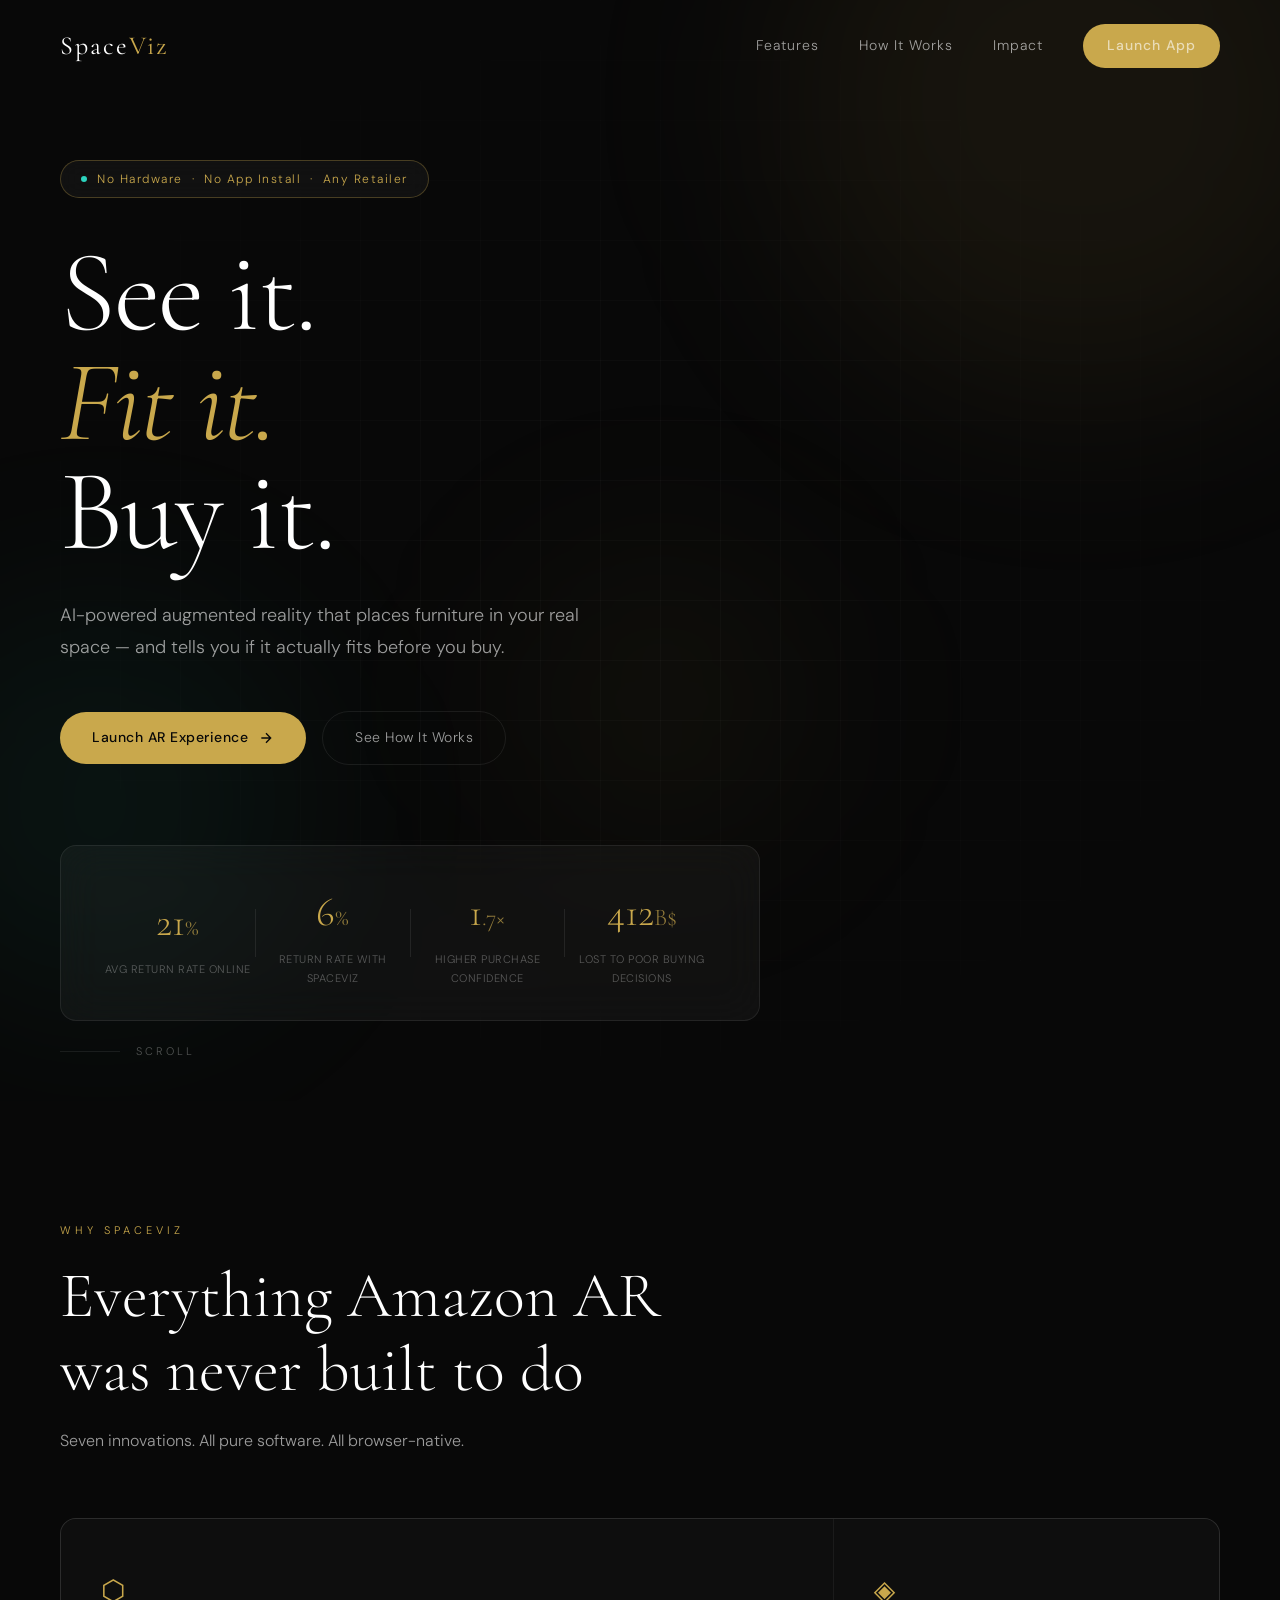
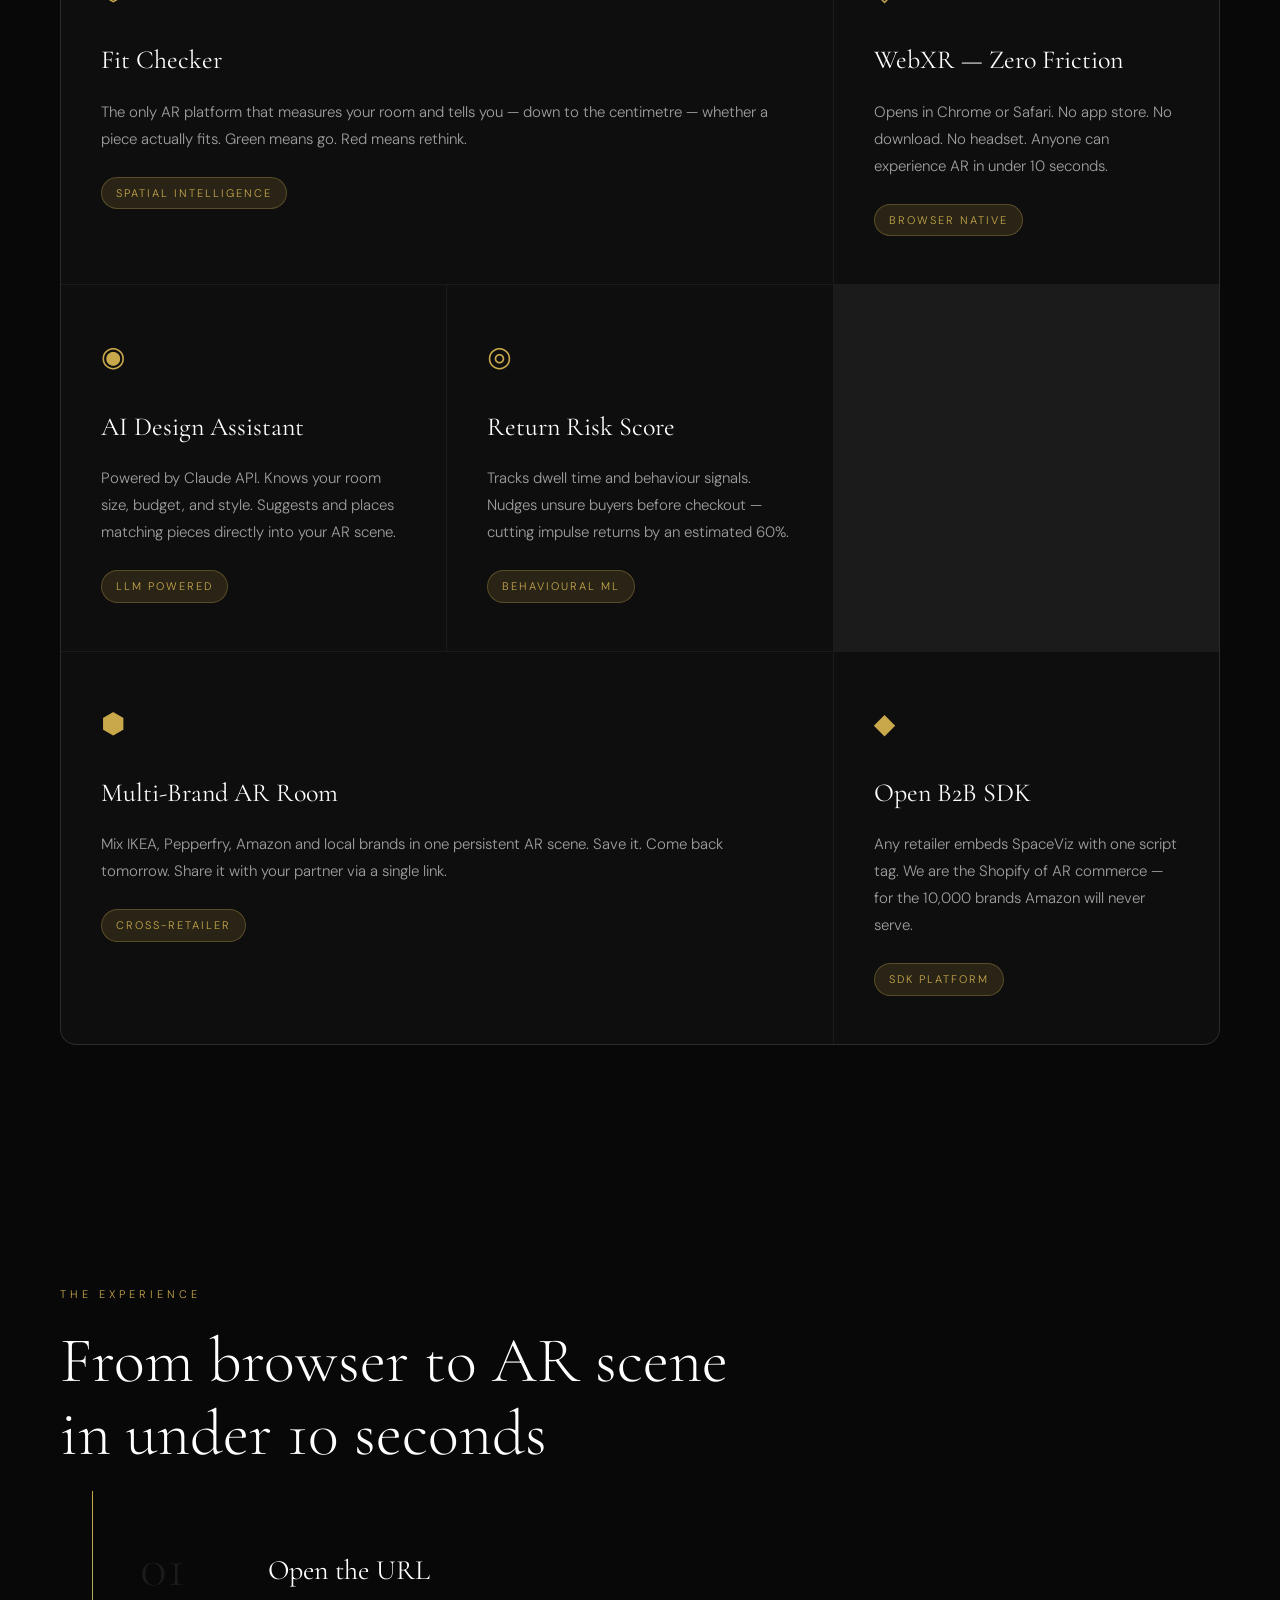
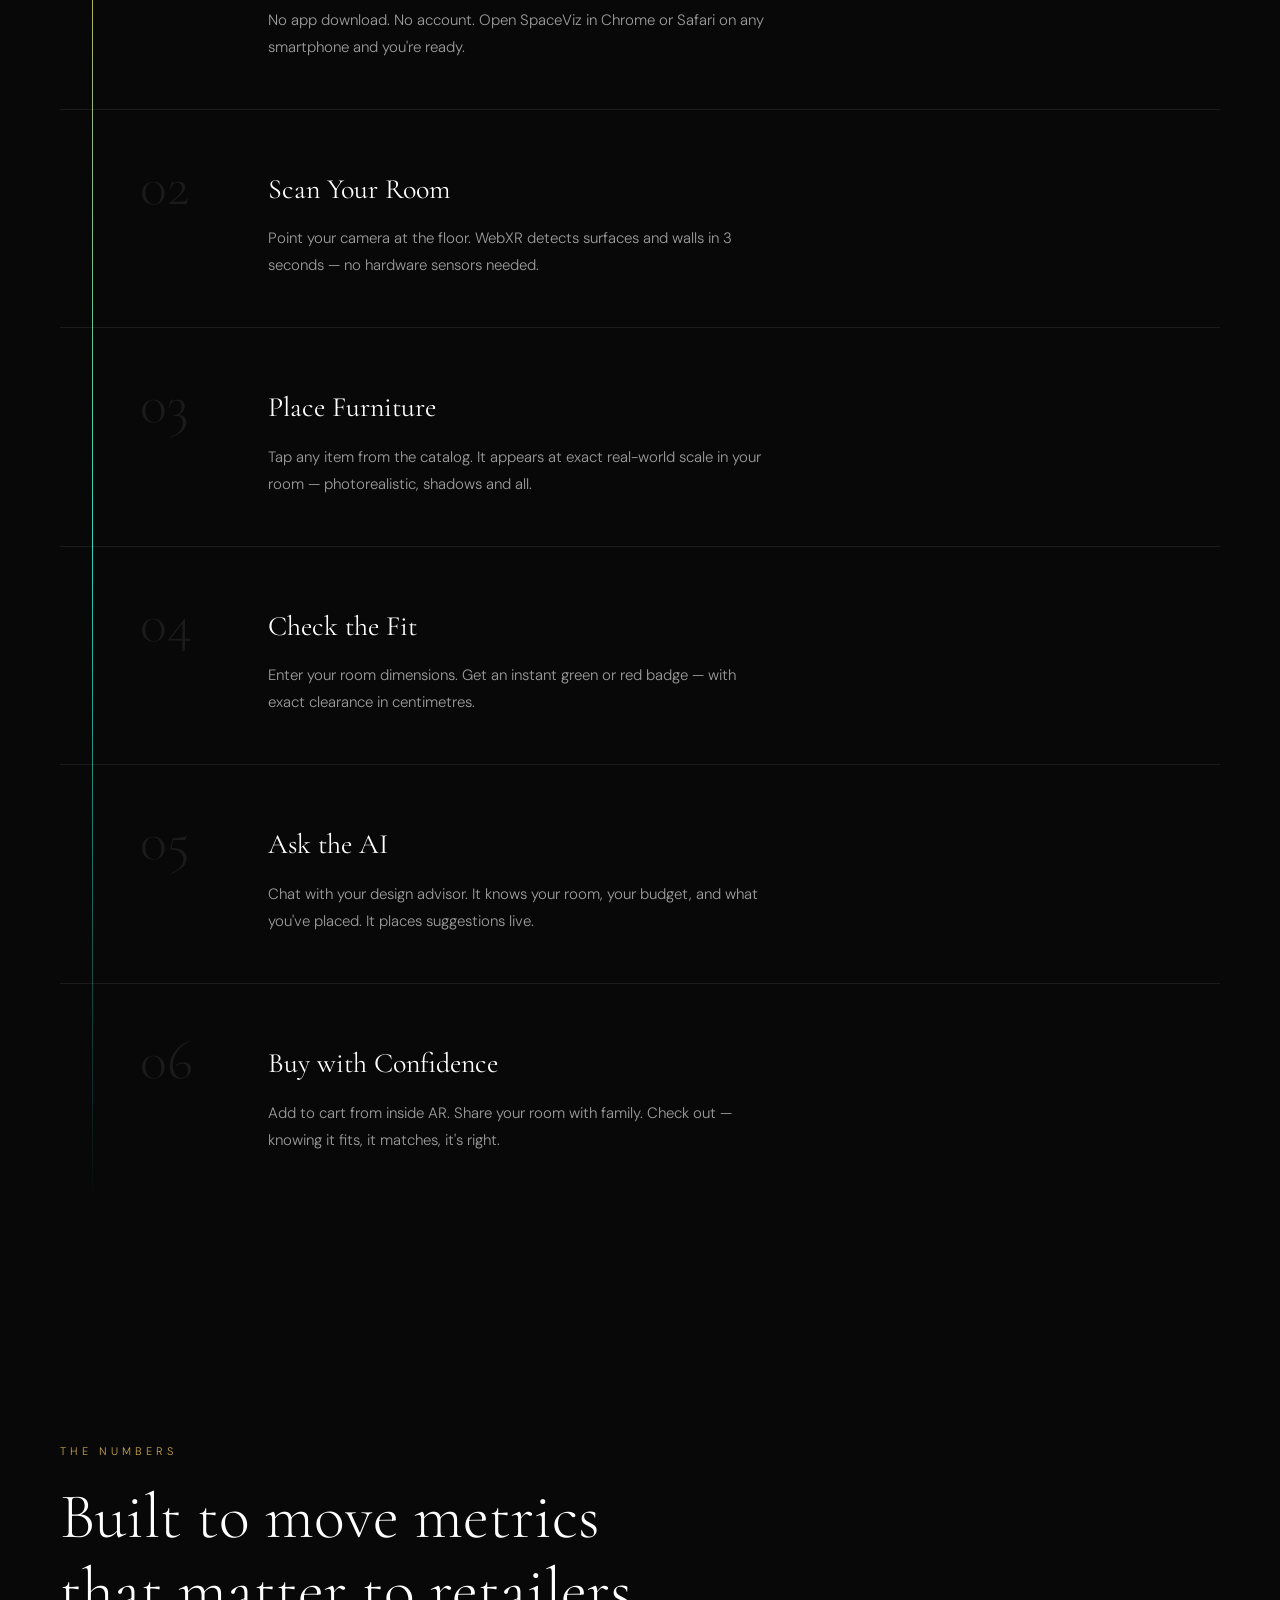
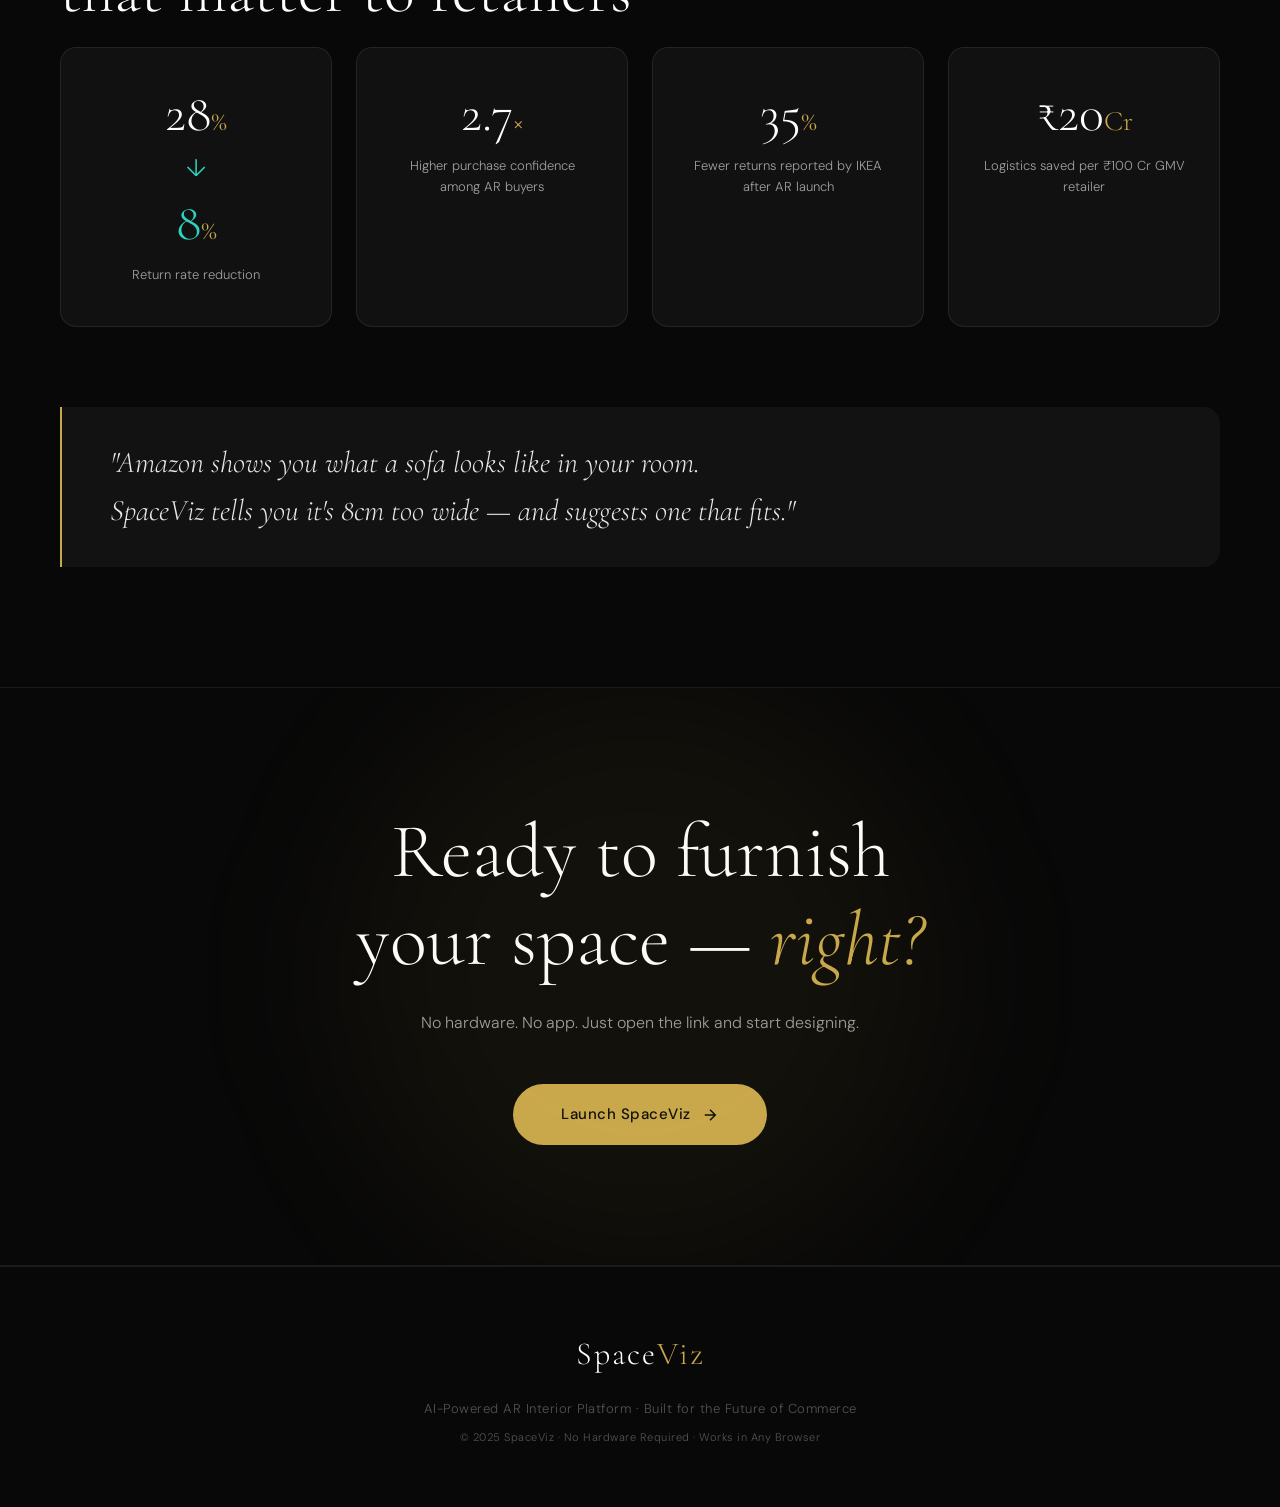
==== index.html @ 2df3b285 "SpaceViz - AR Interior Platform" ====
<!DOCTYPE html>
<html lang="en">
<head>
  <meta charset="UTF-8" />
  <meta name="viewport" content="width=device-width, initial-scale=1.0"/>
  <title>SpaceViz — See It. Fit It. Buy It.</title>
  <link rel="preconnect" href="https://fonts.googleapis.com">
  <link rel="preconnect" href="https://fonts.gstatic.com" crossorigin>
  <link href="https://fonts.googleapis.com/css2?family=Cormorant+Garamond:ital,wght@0,300;0,400;0,600;1,300;1,400&family=DM+Sans:wght@300;400;500&display=swap" rel="stylesheet">
  <link rel="stylesheet" href="style.css"/>
</head>
<body>

  <!-- LOADER -->
  <div id="loader">
    <div class="loader-content">
      <div class="loader-logo">Space<span>Viz</span></div>
      <div class="loader-bar"><div class="loader-fill"></div></div>
      <p>Initialising AR Engine...</p>
    </div>
  </div>

  <!-- NAVBAR -->
  <nav id="navbar">
    <div class="nav-logo">Space<span>Viz</span></div>
    <div class="nav-links">
      <a href="#features">Features</a>
      <a href="#how">How It Works</a>
      <a href="#impact">Impact</a>
      <a href="app.html" class="nav-cta">Launch App</a>
    </div>
    <div class="nav-hamburger" onclick="toggleMenu()">
      <span></span><span></span><span></span>
    </div>
  </nav>

  <!-- MOBILE MENU -->
  <div class="mobile-menu" id="mobile-menu">
    <a href="#features" onclick="toggleMenu()">Features</a>
    <a href="#how" onclick="toggleMenu()">How It Works</a>
    <a href="#impact" onclick="toggleMenu()">Impact</a>
    <a href="app.html" class="nav-cta">Launch App</a>
  </div>

  <!-- HERO -->
  <section id="hero">
    <div class="hero-orb orb1"></div>
    <div class="hero-orb orb2"></div>
    <div class="hero-orb orb3"></div>
    <div class="hero-grid"></div>

    <div class="hero-content">
      <div class="hero-badge">
        <span class="badge-dot"></span>
        No Hardware &nbsp;·&nbsp; No App Install &nbsp;·&nbsp; Any Retailer
      </div>
      <h1>
        See it.<br/>
        <em>Fit it.</em><br/>
        Buy it.
      </h1>
      <p class="hero-sub">
        AI-powered augmented reality that places furniture in your real space —
        and tells you if it actually fits before you buy.
      </p>
      <div class="hero-btns">
        <a href="app.html" class="btn-primary">
          <span>Launch AR Experience</span>
          <svg width="16" height="16" viewBox="0 0 24 24" fill="none" stroke="currentColor" stroke-width="2"><path d="M5 12h14M12 5l7 7-7 7"/></svg>
        </a>
        <a href="#how" class="btn-ghost">See How It Works</a>
      </div>
    </div>

    <div class="hero-stats">
      <div class="stat-item">
        <span class="stat-num" data-target="28">0</span><span class="stat-unit">%</span>
        <p>avg return rate online</p>
      </div>
      <div class="stat-divider"></div>
      <div class="stat-item">
        <span class="stat-num" data-target="8">0</span><span class="stat-unit">%</span>
        <p>return rate with SpaceViz</p>
      </div>
      <div class="stat-divider"></div>
      <div class="stat-item">
        <span class="stat-num" data-target="2">0</span><span class="stat-unit">.7×</span>
        <p>higher purchase confidence</p>
      </div>
      <div class="stat-divider"></div>
      <div class="stat-item">
        <span class="stat-num" data-target="550">0</span><span class="stat-unit">B$</span>
        <p>lost to poor buying decisions</p>
      </div>
    </div>

    <div class="hero-scroll">
      <div class="scroll-line"></div>
      <span>Scroll</span>
    </div>
  </section>

  <!-- FEATURES -->
  <section id="features">
    <div class="section-label">Why SpaceViz</div>
    <h2 class="section-title">Everything Amazon AR<br/>was never built to do</h2>
    <p class="section-sub">Seven innovations. All pure software. All browser-native.</p>

    <div class="features-grid">

      <div class="feature-card large">
        <div class="feature-icon">⬡</div>
        <h3>Fit Checker</h3>
        <p>The only AR platform that measures your room and tells you — down to the centimetre — whether a piece actually fits. Green means go. Red means rethink.</p>
        <div class="feature-tag">Spatial Intelligence</div>
      </div>

      <div class="feature-card">
        <div class="feature-icon">◈</div>
        <h3>WebXR — Zero Friction</h3>
        <p>Opens in Chrome or Safari. No app store. No download. No headset. Anyone can experience AR in under 10 seconds.</p>
        <div class="feature-tag">Browser Native</div>
      </div>

      <div class="feature-card">
        <div class="feature-icon">◉</div>
        <h3>AI Design Assistant</h3>
        <p>Powered by Claude API. Knows your room size, budget, and style. Suggests and places matching pieces directly into your AR scene.</p>
        <div class="feature-tag">LLM Powered</div>
      </div>

      <div class="feature-card">
        <div class="feature-icon">◎</div>
        <h3>Return Risk Score</h3>
        <p>Tracks dwell time and behaviour signals. Nudges unsure buyers before checkout — cutting impulse returns by an estimated 60%.</p>
        <div class="feature-tag">Behavioural ML</div>
      </div>

      <div class="feature-card large">
        <div class="feature-icon">⬢</div>
        <h3>Multi-Brand AR Room</h3>
        <p>Mix IKEA, Pepperfry, Amazon and local brands in one persistent AR scene. Save it. Come back tomorrow. Share it with your partner via a single link.</p>
        <div class="feature-tag">Cross-Retailer</div>
      </div>

      <div class="feature-card">
        <div class="feature-icon">◆</div>
        <h3>Open B2B SDK</h3>
        <p>Any retailer embeds SpaceViz with one script tag. We are the Shopify of AR commerce — for the 10,000 brands Amazon will never serve.</p>
        <div class="feature-tag">SDK Platform</div>
      </div>

    </div>
  </section>

  <!-- HOW IT WORKS -->
  <section id="how">
    <div class="section-label">The Experience</div>
    <h2 class="section-title">From browser to AR scene<br/>in under 10 seconds</h2>

    <div class="steps-wrap">
      <div class="steps-line"></div>

      <div class="step">
        <div class="step-num">01</div>
        <div class="step-content">
          <h3>Open the URL</h3>
          <p>No app download. No account. Open SpaceViz in Chrome or Safari on any smartphone and you're ready.</p>
        </div>
      </div>

      <div class="step">
        <div class="step-num">02</div>
        <div class="step-content">
          <h3>Scan Your Room</h3>
          <p>Point your camera at the floor. WebXR detects surfaces and walls in 3 seconds — no hardware sensors needed.</p>
        </div>
      </div>

      <div class="step">
        <div class="step-num">03</div>
        <div class="step-content">
          <h3>Place Furniture</h3>
          <p>Tap any item from the catalog. It appears at exact real-world scale in your room — photorealistic, shadows and all.</p>
        </div>
      </div>

      <div class="step">
        <div class="step-num">04</div>
        <div class="step-content">
          <h3>Check the Fit</h3>
          <p>Enter your room dimensions. Get an instant green or red badge — with exact clearance in centimetres.</p>
        </div>
      </div>

      <div class="step">
        <div class="step-num">05</div>
        <div class="step-content">
          <h3>Ask the AI</h3>
          <p>Chat with your design advisor. It knows your room, your budget, and what you've placed. It places suggestions live.</p>
        </div>
      </div>

      <div class="step">
        <div class="step-num">06</div>
        <div class="step-content">
          <h3>Buy with Confidence</h3>
          <p>Add to cart from inside AR. Share your room with family. Check out — knowing it fits, it matches, it's right.</p>
        </div>
      </div>

    </div>
  </section>

  <!-- IMPACT -->
  <section id="impact">
    <div class="section-label">The Numbers</div>
    <h2 class="section-title">Built to move metrics<br/>that matter to retailers</h2>

    <div class="impact-grid">
      <div class="impact-card">
        <div class="impact-num">28<span>%</span></div>
        <div class="impact-arrow">↓</div>
        <div class="impact-num green">8<span>%</span></div>
        <p>Return rate reduction</p>
      </div>
      <div class="impact-card">
        <div class="impact-num">2.7<span>×</span></div>
        <p>Higher purchase confidence among AR buyers</p>
      </div>
      <div class="impact-card">
        <div class="impact-num">35<span>%</span></div>
        <p>Fewer returns reported by IKEA after AR launch</p>
      </div>
      <div class="impact-card">
        <div class="impact-num">₹20<span>Cr</span></div>
        <p>Logistics saved per ₹100 Cr GMV retailer</p>
      </div>
    </div>

    <div class="impact-quote">
      <blockquote>
        "Amazon shows you what a sofa looks like in your room.<br/>
        SpaceViz tells you it's 8cm too wide — and suggests one that fits."
      </blockquote>
    </div>
  </section>

  <!-- CTA -->
  <section id="cta">
    <div class="cta-orb"></div>
    <h2>Ready to furnish<br/>your space — <em>right?</em></h2>
    <p>No hardware. No app. Just open the link and start designing.</p>
    <a href="app.html" class="btn-primary large">
      <span>Launch SpaceViz</span>
      <svg width="18" height="18" viewBox="0 0 24 24" fill="none" stroke="currentColor" stroke-width="2"><path d="M5 12h14M12 5l7 7-7 7"/></svg>
    </a>
  </section>

  <!-- FOOTER -->
  <footer>
    <div class="footer-logo">Space<span>Viz</span></div>
    <p>AI-Powered AR Interior Platform · Built for the Future of Commerce</p>
    <p class="footer-copy">© 2025 SpaceViz · No Hardware Required · Works in Any Browser</p>
  </footer>

  <script src="style.js"></script>
  <script>
    // Loader
    window.addEventListener('load', () => {
      setTimeout(() => {
        document.getElementById('loader').classList.add('hidden');
      }, 2000);
    });

    // Navbar scroll effect
    window.addEventListener('scroll', () => {
      const nav = document.getElementById('navbar');
      nav.classList.toggle('scrolled', window.scrollY > 50);
    });

    // Mobile menu
    function toggleMenu() {
      document.getElementById('mobile-menu').classList.toggle('open');
    }

    // Smooth scroll
    function scrollToSection(id) {
      document.getElementById(id).scrollIntoView({ behavior: 'smooth' });
    }

    // Animated counters
    function animateCounters() {
      document.querySelectorAll('.stat-num').forEach(el => {
        const target = parseInt(el.dataset.target);
        let current = 0;
        const step = target / 60;
        const timer = setInterval(() => {
          current += step;
          if (current >= target) {
            current = target;
            clearInterval(timer);
          }
          el.textContent = Math.floor(current);
        }, 25);
      });
    }

    // Intersection observer for animations
    const observer = new IntersectionObserver((entries) => {
      entries.forEach(entry => {
        if (entry.isIntersecting) {
          entry.target.classList.add('visible');
          if (entry.target.id === 'hero') animateCounters();
        }
      });
    }, { threshold: 0.1 });

    document.querySelectorAll('section, .feature-card, .step, .impact-card').forEach(el => {
      observer.observe(el);
    });

    // Trigger hero counter on load
    setTimeout(animateCounters, 2200);
  </script>

</body>
</html>
---- style.css ----
/* ── RESET & BASE ── */
*, *::before, *::after { margin: 0; padding: 0; box-sizing: border-box; }

:root {
  --black:       #080808;
  --dark:        #0e0e0e;
  --dark2:       #141414;
  --dark3:       #1a1a1a;
  --gold:        #c9a84c;
  --gold-light:  #e8c97a;
  --gold-dim:    rgba(201,168,76,0.15);
  --teal:        #2dd4bf;
  --teal-dim:    rgba(45,212,191,0.12);
  --white:       #ffffff;
  --white-90:    rgba(255,255,255,0.9);
  --white-60:    rgba(255,255,255,0.6);
  --white-30:    rgba(255,255,255,0.3);
  --white-10:    rgba(255,255,255,0.07);
  --white-05:    rgba(255,255,255,0.04);
  --border:      rgba(255,255,255,0.08);
  --border-gold: rgba(201,168,76,0.3);
  --font-display: 'Cormorant Garamond', Georgia, serif;
  --font-body:    'DM Sans', system-ui, sans-serif;
  --radius:       16px;
  --radius-sm:    10px;
  --transition:   0.4s cubic-bezier(0.16, 1, 0.3, 1);
}

html { scroll-behavior: smooth; }

body {
  background: var(--black);
  color: var(--white);
  font-family: var(--font-body);
  font-weight: 300;
  line-height: 1.7;
  overflow-x: hidden;
}

/* ── SCROLLBAR ── */
::-webkit-scrollbar { width: 4px; }
::-webkit-scrollbar-track { background: var(--dark); }
::-webkit-scrollbar-thumb { background: var(--gold); border-radius: 2px; }

/* ── LOADER ── */
#loader {
  position: fixed;
  inset: 0;
  background: var(--black);
  z-index: 9999;
  display: flex;
  align-items: center;
  justify-content: center;
  transition: opacity 0.8s ease, visibility 0.8s ease;
}

#loader.hidden {
  opacity: 0;
  visibility: hidden;
  pointer-events: none;
}

.loader-content {
  text-align: center;
  display: flex;
  flex-direction: column;
  align-items: center;
  gap: 24px;
}

.loader-logo {
  font-family: var(--font-display);
  font-size: 48px;
  font-weight: 300;
  letter-spacing: 4px;
  color: var(--white);
}

.loader-logo span { color: var(--gold); }

.loader-bar {
  width: 200px;
  height: 1px;
  background: var(--border);
  border-radius: 1px;
  overflow: hidden;
}

.loader-fill {
  height: 100%;
  background: linear-gradient(90deg, var(--gold), var(--teal));
  animation: loadFill 1.8s ease forwards;
}

@keyframes loadFill {
  from { width: 0%; }
  to   { width: 100%; }
}

.loader-content p {
  font-size: 12px;
  letter-spacing: 3px;
  text-transform: uppercase;
  color: var(--white-30);
}

/* ── NAVBAR ── */
#navbar {
  position: fixed;
  top: 0;
  left: 0;
  right: 0;
  z-index: 100;
  padding: 24px 60px;
  display: flex;
  align-items: center;
  justify-content: space-between;
  transition: all 0.4s ease;
}

#navbar.scrolled {
  padding: 16px 60px;
  background: rgba(8,8,8,0.92);
  backdrop-filter: blur(20px);
  border-bottom: 1px solid var(--border);
}

.nav-logo {
  font-family: var(--font-display);
  font-size: 26px;
  font-weight: 400;
  letter-spacing: 2px;
  color: var(--white);
  text-decoration: none;
}

.nav-logo span { color: var(--gold); }

.nav-links {
  display: flex;
  align-items: center;
  gap: 40px;
}

.nav-links a {
  color: var(--white-60);
  text-decoration: none;
  font-size: 14px;
  letter-spacing: 1px;
  transition: color 0.3s ease;
}

.nav-links a:hover { color: var(--white); }

.nav-cta {
  background: var(--gold);
  color: var(--black);
  padding: 10px 24px;
  border-radius: 100px;
  font-size: 13px;
  font-weight: 500;
  letter-spacing: 1px;
  text-decoration: none;
  transition: all 0.3s ease;
}

.nav-cta:hover {
  background: var(--gold-light);
  transform: translateY(-1px);
}

.nav-hamburger {
  display: none;
  flex-direction: column;
  gap: 5px;
  cursor: pointer;
  padding: 4px;
}

.nav-hamburger span {
  display: block;
  width: 22px;
  height: 1px;
  background: var(--white-60);
  transition: all 0.3s ease;
}

/* ── MOBILE MENU ── */
.mobile-menu {
  position: fixed;
  top: 0;
  right: -100%;
  width: 280px;
  height: 100vh;
  background: var(--dark2);
  border-left: 1px solid var(--border);
  z-index: 99;
  display: flex;
  flex-direction: column;
  padding: 100px 40px 40px;
  gap: 32px;
  transition: right 0.4s var(--transition);
}

.mobile-menu.open { right: 0; }

.mobile-menu a {
  color: var(--white-60);
  text-decoration: none;
  font-size: 18px;
  letter-spacing: 1px;
  transition: color 0.3s;
}

.mobile-menu a:hover { color: var(--white); }

.mobile-menu .nav-cta {
  display: inline-block;
  text-align: center;
}

/* ── BUTTONS ── */
.btn-primary {
  display: inline-flex;
  align-items: center;
  gap: 10px;
  background: var(--gold);
  color: var(--black);
  padding: 14px 32px;
  border-radius: 100px;
  font-family: var(--font-body);
  font-size: 14px;
  font-weight: 500;
  letter-spacing: 0.5px;
  text-decoration: none;
  border: none;
  cursor: pointer;
  transition: all 0.3s ease;
}

.btn-primary:hover {
  background: var(--gold-light);
  transform: translateY(-2px);
  box-shadow: 0 12px 40px rgba(201,168,76,0.3);
}

.btn-primary.large {
  padding: 18px 48px;
  font-size: 15px;
}

.btn-ghost {
  display: inline-flex;
  align-items: center;
  gap: 10px;
  background: transparent;
  color: var(--white-60);
  padding: 14px 32px;
  border-radius: 100px;
  font-family: var(--font-body);
  font-size: 14px;
  letter-spacing: 0.5px;
  text-decoration: none;
  border: 1px solid var(--border);
  cursor: pointer;
  transition: all 0.3s ease;
}

.btn-ghost:hover {
  color: var(--white);
  border-color: var(--white-30);
  background: var(--white-10);
}

/* ── SECTION COMMONS ── */
section {
  padding: 120px 60px;
  max-width: 1400px;
  margin: 0 auto;
}

.section-label {
  font-size: 11px;
  letter-spacing: 4px;
  text-transform: uppercase;
  color: var(--gold);
  margin-bottom: 20px;
}

.section-title {
  font-family: var(--font-display);
  font-size: clamp(36px, 5vw, 64px);
  font-weight: 300;
  line-height: 1.15;
  color: var(--white);
  margin-bottom: 20px;
}

.section-sub {
  font-size: 16px;
  color: var(--white-60);
  max-width: 560px;
  margin-bottom: 64px;
}

/* ── HERO ── */
#hero {
  min-height: 100vh;
  display: flex;
  flex-direction: column;
  justify-content: center;
  padding: 160px 60px 80px;
  position: relative;
  overflow: hidden;
  max-width: 100%;
}

.hero-orb {
  position: absolute;
  border-radius: 50%;
  filter: blur(100px);
  pointer-events: none;
}

.orb1 {
  width: 600px; height: 600px;
  background: rgba(201,168,76,0.08);
  top: -200px; right: -100px;
}

.orb2 {
  width: 400px; height: 400px;
  background: rgba(45,212,191,0.06);
  bottom: 100px; left: -100px;
}

.orb3 {
  width: 300px; height: 300px;
  background: rgba(201,168,76,0.05);
  top: 50%; left: 40%;
}

.hero-grid {
  position: absolute;
  inset: 0;
  background-image:
    linear-gradient(rgba(255,255,255,0.025) 1px, transparent 1px),
    linear-gradient(90deg, rgba(255,255,255,0.025) 1px, transparent 1px);
  background-size: 60px 60px;
  mask-image: radial-gradient(ellipse at center, black 20%, transparent 80%);
}

.hero-content {
  position: relative;
  z-index: 2;
  max-width: 700px;
}

.hero-badge {
  display: inline-flex;
  align-items: center;
  gap: 10px;
  background: var(--white-05);
  border: 1px solid var(--border-gold);
  padding: 8px 20px;
  border-radius: 100px;
  font-size: 12px;
  letter-spacing: 1.5px;
  color: var(--gold);
  margin-bottom: 40px;
  backdrop-filter: blur(10px);
}

.badge-dot {
  width: 6px; height: 6px;
  background: var(--teal);
  border-radius: 50%;
  animation: pulse 2s ease infinite;
}

@keyframes pulse {
  0%, 100% { opacity: 1; transform: scale(1); }
  50% { opacity: 0.5; transform: scale(1.5); }
}

#hero h1 {
  font-family: var(--font-display);
  font-size: clamp(64px, 9vw, 130px);
  font-weight: 300;
  line-height: 0.95;
  letter-spacing: -2px;
  color: var(--white);
  margin-bottom: 32px;
}

#hero h1 em {
  font-style: italic;
  color: var(--gold);
}

.hero-sub {
  font-size: 18px;
  color: var(--white-60);
  max-width: 520px;
  line-height: 1.8;
  margin-bottom: 48px;
}

.hero-btns {
  display: flex;
  align-items: center;
  gap: 16px;
  flex-wrap: wrap;
}

.hero-stats {
  position: relative;
  z-index: 2;
  display: flex;
  align-items: center;
  gap: 0;
  margin-top: 80px;
  padding: 32px 40px;
  background: var(--white-05);
  border: 1px solid var(--border);
  border-radius: var(--radius);
  backdrop-filter: blur(20px);
  max-width: 700px;
}

.stat-item {
  flex: 1;
  text-align: center;
}

.stat-num {
  font-family: var(--font-display);
  font-size: 40px;
  font-weight: 300;
  color: var(--gold);
  display: inline;
}

.stat-unit {
  font-family: var(--font-display);
  font-size: 24px;
  color: var(--gold);
  opacity: 0.7;
}

.stat-item p {
  font-size: 11px;
  color: var(--white-30);
  letter-spacing: 0.5px;
  margin-top: 4px;
  text-transform: uppercase;
}

.stat-divider {
  width: 1px;
  height: 48px;
  background: var(--border);
  flex-shrink: 0;
}

.hero-scroll {
  position: absolute;
  bottom: 40px;
  left: 60px;
  display: flex;
  align-items: center;
  gap: 16px;
  z-index: 2;
}

.scroll-line {
  width: 60px;
  height: 1px;
  background: var(--border);
  position: relative;
  overflow: hidden;
}

.scroll-line::after {
  content: '';
  position: absolute;
  left: -100%;
  top: 0;
  width: 100%;
  height: 100%;
  background: var(--gold);
  animation: scrollAnim 2s ease infinite;
}

@keyframes scrollAnim {
  0% { left: -100%; }
  100% { left: 100%; }
}

.hero-scroll span {
  font-size: 11px;
  letter-spacing: 3px;
  text-transform: uppercase;
  color: var(--white-30);
}

/* ── FEATURES ── */
#features {
  background: transparent;
}

.features-grid {
  display: grid;
  grid-template-columns: repeat(3, 1fr);
  gap: 1px;
  background: var(--border);
  border: 1px solid var(--border);
  border-radius: var(--radius);
  overflow: hidden;
}

.feature-card {
  background: var(--dark);
  padding: 48px 40px;
  transition: background 0.3s ease;
  position: relative;
  overflow: hidden;
}

.feature-card::before {
  content: '';
  position: absolute;
  top: 0; left: 0; right: 0;
  height: 1px;
  background: linear-gradient(90deg, transparent, var(--gold-dim), transparent);
  opacity: 0;
  transition: opacity 0.3s ease;
}

.feature-card:hover { background: var(--dark2); }
.feature-card:hover::before { opacity: 1; }

.feature-card.large {
  grid-column: span 2;
}

.feature-icon {
  font-size: 28px;
  color: var(--gold);
  margin-bottom: 24px;
  display: block;
}

.feature-card h3 {
  font-family: var(--font-display);
  font-size: 26px;
  font-weight: 400;
  color: var(--white);
  margin-bottom: 16px;
}

.feature-card p {
  font-size: 15px;
  color: var(--white-60);
  line-height: 1.8;
  margin-bottom: 24px;
}

.feature-tag {
  display: inline-block;
  background: var(--gold-dim);
  border: 1px solid var(--border-gold);
  color: var(--gold);
  font-size: 11px;
  letter-spacing: 2px;
  text-transform: uppercase;
  padding: 6px 14px;
  border-radius: 100px;
}

/* ── HOW IT WORKS ── */
#how { background: transparent; }

.steps-wrap {
  position: relative;
  display: flex;
  flex-direction: column;
  gap: 0;
}

.steps-line {
  position: absolute;
  left: 32px;
  top: 0;
  bottom: 0;
  width: 1px;
  background: linear-gradient(to bottom, var(--gold), var(--teal), transparent);
}

.step {
  display: flex;
  gap: 48px;
  padding: 48px 0 48px 80px;
  border-bottom: 1px solid var(--border);
  position: relative;
  transition: all 0.3s ease;
}

.step:last-child { border-bottom: none; }

.step:hover { background: var(--white-05); }

.step-num {
  font-family: var(--font-display);
  font-size: 56px;
  font-weight: 300;
  color: var(--border);
  line-height: 1;
  flex-shrink: 0;
  transition: color 0.3s ease;
  min-width: 80px;
}

.step:hover .step-num { color: var(--gold-dim); }

.step-content { padding-top: 8px; }

.step-content h3 {
  font-family: var(--font-display);
  font-size: 28px;
  font-weight: 400;
  color: var(--white);
  margin-bottom: 12px;
}

.step-content p {
  font-size: 15px;
  color: var(--white-60);
  line-height: 1.8;
  max-width: 500px;
}

/* ── IMPACT ── */
#impact { background: transparent; }

.impact-grid {
  display: grid;
  grid-template-columns: repeat(4, 1fr);
  gap: 24px;
  margin-bottom: 80px;
}

.impact-card {
  background: var(--white-05);
  border: 1px solid var(--border);
  border-radius: var(--radius);
  padding: 40px 32px;
  text-align: center;
  transition: all 0.3s ease;
  position: relative;
  overflow: hidden;
}

.impact-card::after {
  content: '';
  position: absolute;
  bottom: 0; left: 0; right: 0;
  height: 2px;
  background: linear-gradient(90deg, var(--gold), var(--teal));
  transform: scaleX(0);
  transition: transform 0.3s ease;
}

.impact-card:hover { border-color: var(--border-gold); }
.impact-card:hover::after { transform: scaleX(1); }

.impact-num {
  font-family: var(--font-display);
  font-size: 52px;
  font-weight: 300;
  color: var(--white);
  line-height: 1;
}

.impact-num span {
  font-size: 28px;
  color: var(--gold);
}

.impact-num.green { color: var(--teal); }

.impact-arrow {
  font-size: 24px;
  color: var(--teal);
  margin: 8px 0;
}

.impact-card p {
  font-size: 13px;
  color: var(--white-60);
  margin-top: 16px;
  line-height: 1.6;
}

.impact-quote {
  border-left: 2px solid var(--gold);
  padding: 32px 48px;
  background: var(--white-05);
  border-radius: 0 var(--radius) var(--radius) 0;
}

.impact-quote blockquote {
  font-family: var(--font-display);
  font-size: clamp(20px, 2.5vw, 30px);
  font-weight: 300;
  font-style: italic;
  color: var(--white-90);
  line-height: 1.6;
}

/* ── CTA ── */
#cta {
  text-align: center;
  position: relative;
  overflow: hidden;
  border-top: 1px solid var(--border);
  border-bottom: 1px solid var(--border);
  max-width: 100%;
  padding: 120px 60px;
}

.cta-orb {
  position: absolute;
  width: 600px; height: 600px;
  border-radius: 50%;
  background: rgba(201,168,76,0.06);
  filter: blur(80px);
  top: 50%; left: 50%;
  transform: translate(-50%, -50%);
  pointer-events: none;
}

#cta h2 {
  font-family: var(--font-display);
  font-size: clamp(40px, 6vw, 80px);
  font-weight: 300;
  line-height: 1.15;
  margin-bottom: 24px;
}

#cta h2 em {
  font-style: italic;
  color: var(--gold);
}

#cta p {
  font-size: 16px;
  color: var(--white-60);
  margin-bottom: 48px;
}

/* ── FOOTER ── */
footer {
  text-align: center;
  padding: 60px;
  border-top: 1px solid var(--border);
}

.footer-logo {
  font-family: var(--font-display);
  font-size: 32px;
  font-weight: 300;
  letter-spacing: 2px;
  margin-bottom: 16px;
}

.footer-logo span { color: var(--gold); }

footer p {
  font-size: 13px;
  color: var(--white-30);
  letter-spacing: 0.5px;
}

.footer-copy {
  margin-top: 8px;
  font-size: 11px !important;
  color: var(--white-30) !important;
}

/* ── ANIMATIONS ── */
section, .feature-card, .step, .impact-card {
  opacity: 1;
  transform: translateY(0);
  transition: opacity 0.7s ease, transform 0.7s ease;
}

section.visible, .feature-card.visible,
.step.visible, .impact-card.visible {
  opacity: 1;
  transform: translateY(0);
}

.feature-card:nth-child(2) { transition-delay: 0.1s; }
.feature-card:nth-child(3) { transition-delay: 0.2s; }
.feature-card:nth-child(4) { transition-delay: 0.1s; }
.feature-card:nth-child(5) { transition-delay: 0.2s; }
.feature-card:nth-child(6) { transition-delay: 0.3s; }

.step:nth-child(2) { transition-delay: 0.1s; }
.step:nth-child(3) { transition-delay: 0.2s; }
.step:nth-child(4) { transition-delay: 0.3s; }
.step:nth-child(5) { transition-delay: 0.4s; }

/* ── RESPONSIVE ── */
@media (max-width: 1024px) {
  .features-grid { grid-template-columns: repeat(2, 1fr); }
  .feature-card.large { grid-column: span 2; }
  .impact-grid { grid-template-columns: repeat(2, 1fr); }
}

@media (max-width: 768px) {
  #navbar { padding: 20px 24px; }
  #navbar.scrolled { padding: 14px 24px; }
  .nav-links { display: none; }
  .nav-hamburger { display: flex; }
  section { padding: 80px 24px; }
  #hero { padding: 140px 24px 60px; }
  .hero-stats { flex-direction: column; gap: 24px; padding: 24px; }
  .stat-divider { width: 60px; height: 1px; }
  .features-grid { grid-template-columns: 1fr; }
  .feature-card.large { grid-column: span 1; }
  .impact-grid { grid-template-columns: 1fr 1fr; }
  .steps-line { display: none; }
  .step { padding-left: 0; flex-direction: column; gap: 16px; }
  #cta { padding: 80px 24px; }
  footer { padding: 40px 24px; }
}

@media (max-width: 480px) {
  #hero h1 { font-size: 56px; }
  .impact-grid { grid-template-columns: 1fr; }
  .hero-btns { flex-direction: column; align-items: flex-start; }
}
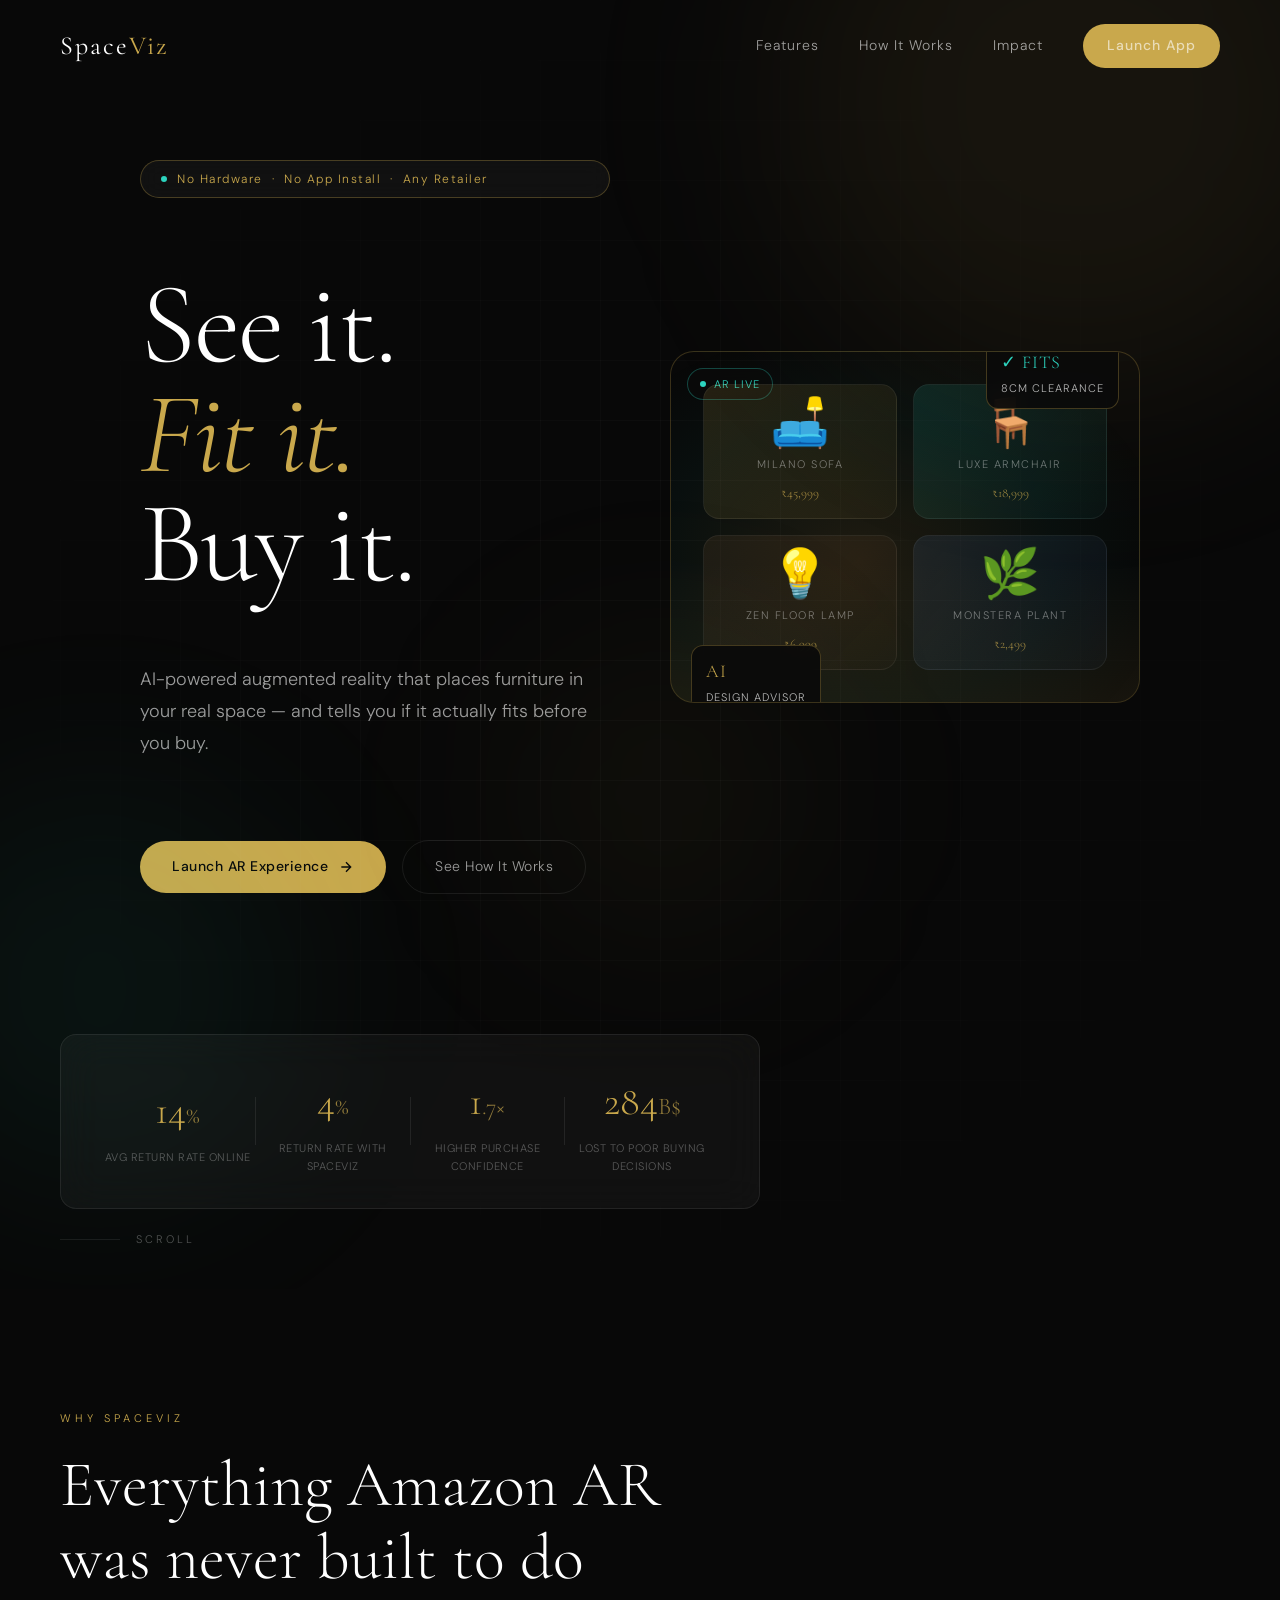
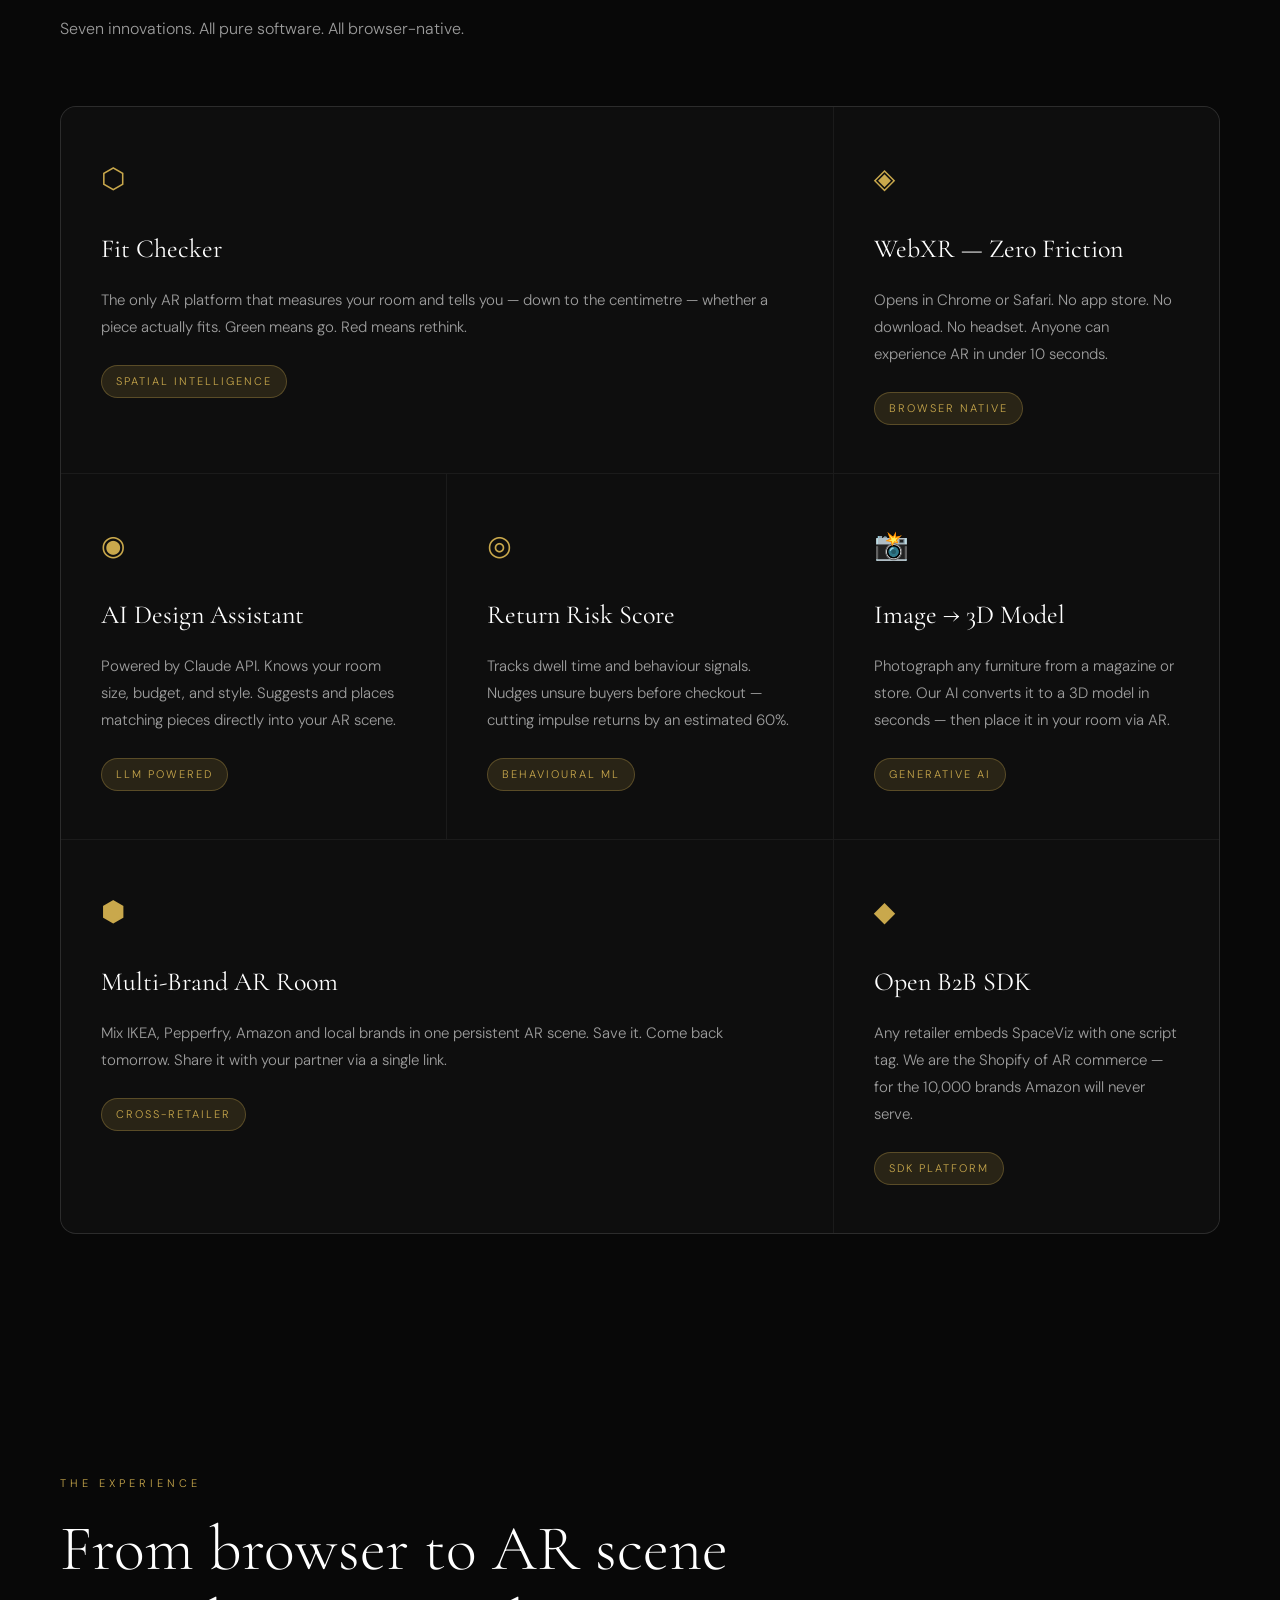
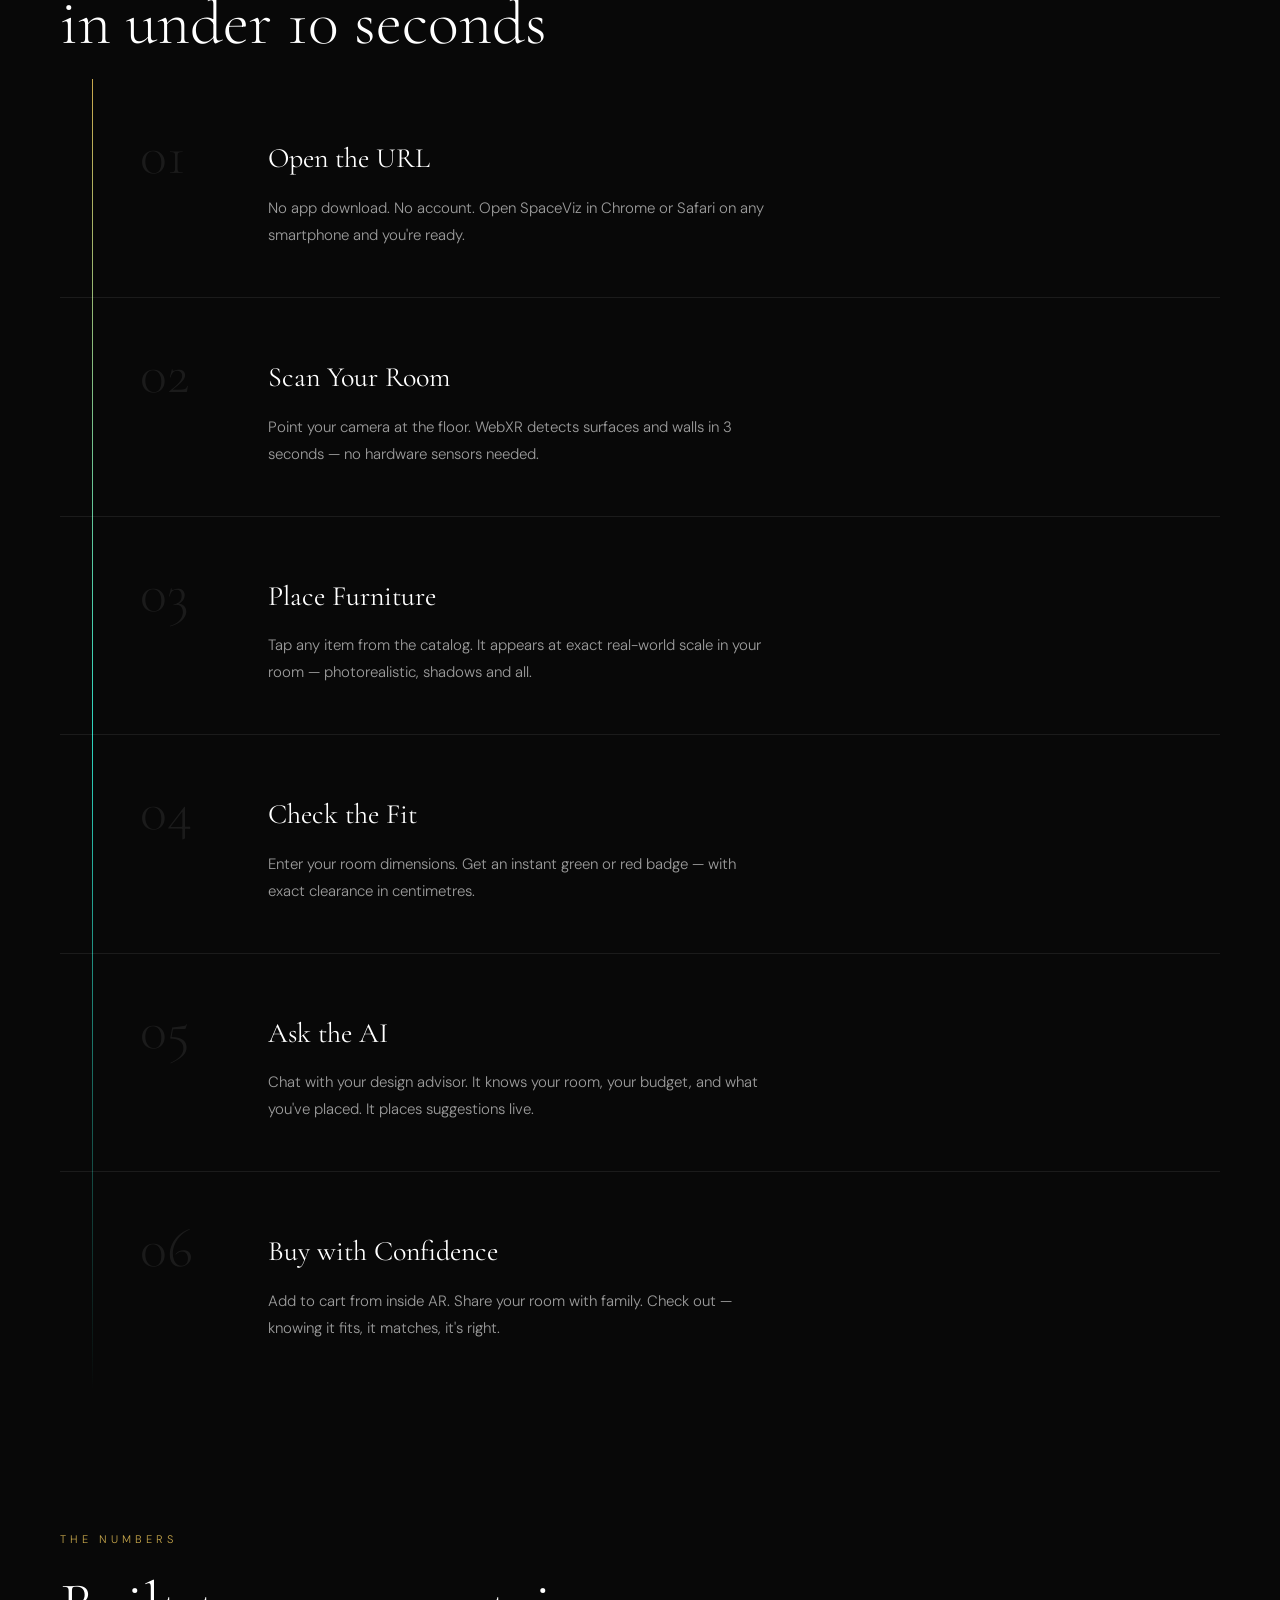
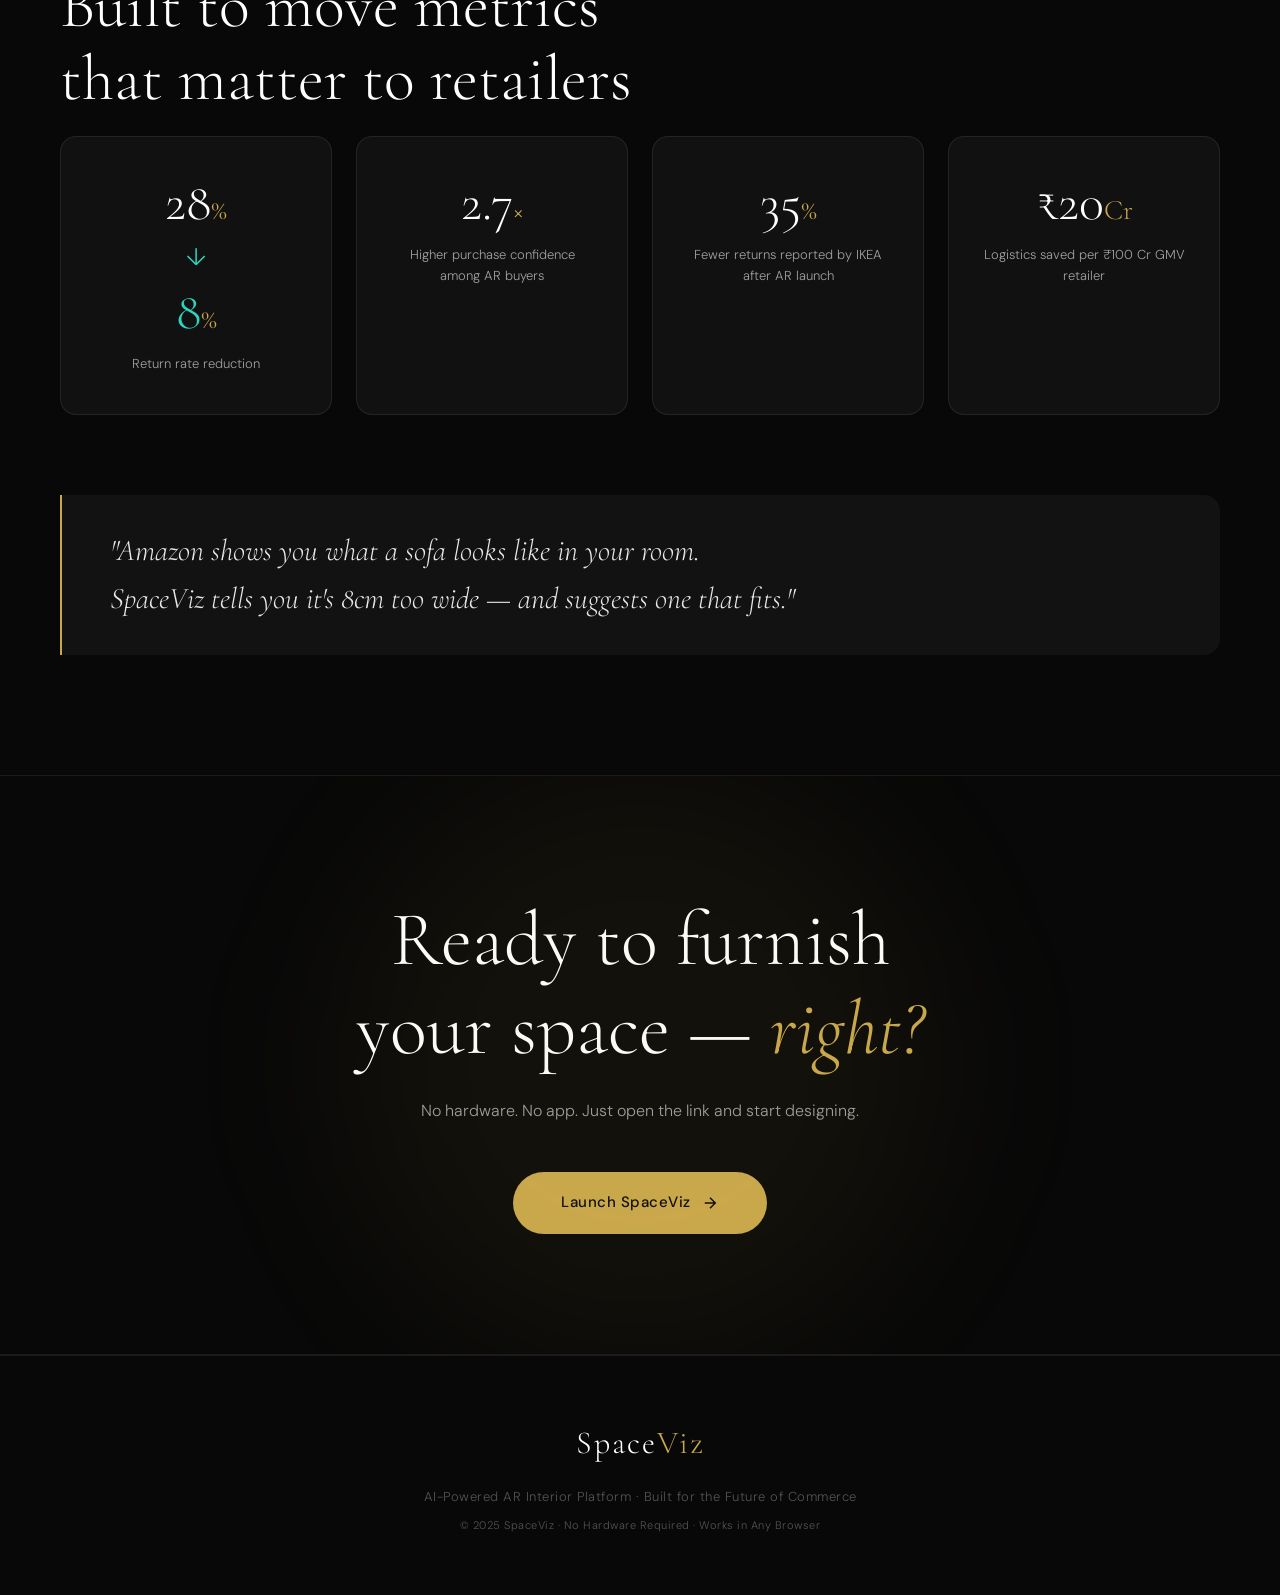
==== commit 23d6e34d: "polish: hero two-column layout with furniture preview" ====
--- a/index.html
+++ b/index.html
@@ -8,6 +8,169 @@
   <link rel="preconnect" href="https://fonts.gstatic.com" crossorigin>
   <link href="https://fonts.googleapis.com/css2?family=Cormorant+Garamond:ital,wght@0,300;0,400;0,600;1,300;1,400&family=DM+Sans:wght@300;400;500&display=swap" rel="stylesheet">
   <link rel="stylesheet" href="style.css"/>
+  <style>
+    /* ── HERO TWO-COLUMN ── */
+    #hero {
+      display: grid;
+      grid-template-rows: auto auto auto;
+      min-height: 100vh;
+      position: relative;
+      padding-top: 100px;
+    }
+
+    .hero-inner {
+      display: grid;
+      grid-template-columns: 1fr 1fr;
+      gap: 60px;
+      align-items: center;
+      max-width: 1300px;
+      margin: 0 auto;
+      padding: 60px 80px;
+      width: 100%;
+    }
+
+    .hero-left { display: flex; flex-direction: column; gap: 32px; }
+
+    .hero-right {
+      position: relative;
+      display: flex;
+      align-items: center;
+      justify-content: center;
+    }
+
+    .hero-room-preview {
+      width: 100%;
+      aspect-ratio: 4/3;
+      border-radius: 24px;
+      border: 1px solid rgba(201,168,76,0.25);
+      background: radial-gradient(ellipse at 40% 60%, rgba(201,168,76,0.12) 0%, rgba(45,212,191,0.04) 50%, transparent 80%);
+      display: flex;
+      align-items: center;
+      justify-content: center;
+      position: relative;
+      overflow: hidden;
+    }
+
+    .hero-room-preview::before {
+      content: '';
+      position: absolute;
+      bottom: 0; left: 0; right: 0;
+      height: 40%;
+      background: linear-gradient(to top, rgba(201,168,76,0.08), transparent);
+    }
+
+    .hero-furniture-display {
+      display: grid;
+      grid-template-columns: 1fr 1fr;
+      grid-template-rows: 1fr 1fr;
+      gap: 16px;
+      padding: 32px;
+      width: 100%;
+      height: 100%;
+    }
+
+    .hero-furniture-item {
+      border-radius: 16px;
+      display: flex;
+      flex-direction: column;
+      align-items: center;
+      justify-content: center;
+      gap: 8px;
+      border: 1px solid rgba(255,255,255,0.06);
+      padding: 20px;
+      transition: all 0.3s ease;
+      position: relative;
+      overflow: hidden;
+    }
+
+    .hero-furniture-item:hover {
+      border-color: rgba(201,168,76,0.3);
+      transform: translateY(-4px);
+    }
+
+    .hero-furniture-item:nth-child(1) { background: linear-gradient(135deg, rgba(201,168,76,0.15), rgba(201,168,76,0.05)); }
+    .hero-furniture-item:nth-child(2) { background: linear-gradient(135deg, rgba(45,212,191,0.12), rgba(45,212,191,0.04)); }
+    .hero-furniture-item:nth-child(3) { background: linear-gradient(135deg, rgba(139,94,60,0.15), rgba(139,94,60,0.05)); }
+    .hero-furniture-item:nth-child(4) { background: linear-gradient(135deg, rgba(74,111,165,0.15), rgba(74,111,165,0.05)); }
+
+    .hero-furniture-emoji { font-size: 48px; line-height: 1; }
+    .hero-furniture-name { font-size: 11px; letter-spacing: 1.5px; text-transform: uppercase; color: rgba(255,255,255,0.4); }
+    .hero-furniture-price { font-size: 13px; color: rgba(201,168,76,0.8); font-family: 'Cormorant Garamond', serif; }
+
+    .hero-floating-badge {
+      position: absolute;
+      background: rgba(10,10,10,0.92);
+      border: 1px solid rgba(201,168,76,0.3);
+      border-radius: 12px;
+      padding: 10px 14px;
+      font-size: 11px;
+      letter-spacing: 1px;
+      text-transform: uppercase;
+      color: rgba(255,255,255,0.7);
+      backdrop-filter: blur(12px);
+      z-index: 10;
+      white-space: nowrap;
+    }
+
+    .hero-floating-badge .badge-val {
+      display: block;
+      font-size: 18px;
+      font-family: 'Cormorant Garamond', serif;
+      color: #2DD4BF;
+      margin-bottom: 2px;
+    }
+
+    .badge-top-right { top: -16px; right: 20px; }
+    .badge-bottom-left { bottom: -16px; left: 20px; }
+
+    .hero-ar-indicator {
+      position: absolute;
+      top: 16px;
+      left: 16px;
+      display: flex;
+      align-items: center;
+      gap: 8px;
+      background: rgba(10,10,10,0.8);
+      border: 1px solid rgba(45,212,191,0.3);
+      border-radius: 20px;
+      padding: 6px 12px;
+      font-size: 11px;
+      letter-spacing: 1px;
+      text-transform: uppercase;
+      color: #2DD4BF;
+      backdrop-filter: blur(8px);
+    }
+
+    .ar-dot {
+      width: 6px;
+      height: 6px;
+      border-radius: 50%;
+      background: #2DD4BF;
+      animation: pulse 2s ease-in-out infinite;
+    }
+
+    /* ── FIX GAPS ── */
+    #how { padding-bottom: 60px; }
+    #impact { padding-top: 80px; }
+
+    /* ── FEATURE CARDS ── */
+    .feature-card {
+      transition: transform 0.3s ease, border-color 0.3s ease !important;
+    }
+    .feature-card:hover {
+      transform: translateY(-4px) !important;
+      border-color: rgba(201,168,76,0.25) !important;
+    }
+
+    /* ── STEPS COMPACT ── */
+    .steps-wrap { padding-bottom: 0; }
+
+    /* ── MOBILE ── */
+    @media (max-width: 900px) {
+      .hero-inner { grid-template-columns: 1fr; padding: 40px 24px; }
+      .hero-right { display: none; }
+    }
+  </style>
 </head>
 <body>
 
@@ -49,26 +212,71 @@
     <div class="hero-orb orb3"></div>
     <div class="hero-grid"></div>
 
-    <div class="hero-content">
-      <div class="hero-badge">
-        <span class="badge-dot"></span>
-        No Hardware &nbsp;·&nbsp; No App Install &nbsp;·&nbsp; Any Retailer
-      </div>
-      <h1>
-        See it.<br/>
-        <em>Fit it.</em><br/>
-        Buy it.
-      </h1>
-      <p class="hero-sub">
-        AI-powered augmented reality that places furniture in your real space —
-        and tells you if it actually fits before you buy.
-      </p>
-      <div class="hero-btns">
-        <a href="app.html" class="btn-primary">
-          <span>Launch AR Experience</span>
-          <svg width="16" height="16" viewBox="0 0 24 24" fill="none" stroke="currentColor" stroke-width="2"><path d="M5 12h14M12 5l7 7-7 7"/></svg>
-        </a>
-        <a href="#how" class="btn-ghost">See How It Works</a>
+    <div class="hero-inner">
+      <!-- LEFT -->
+      <div class="hero-left">
+        <div class="hero-badge">
+          <span class="badge-dot"></span>
+          No Hardware &nbsp;·&nbsp; No App Install &nbsp;·&nbsp; Any Retailer
+        </div>
+        <h1>
+          See it.<br/>
+          <em>Fit it.</em><br/>
+          Buy it.
+        </h1>
+        <p class="hero-sub">
+          AI-powered augmented reality that places furniture in your real space —
+          and tells you if it actually fits before you buy.
+        </p>
+        <div class="hero-btns">
+          <a href="app.html" class="btn-primary">
+            <span>Launch AR Experience</span>
+            <svg width="16" height="16" viewBox="0 0 24 24" fill="none" stroke="currentColor" stroke-width="2"><path d="M5 12h14M12 5l7 7-7 7"/></svg>
+          </a>
+          <a href="#how" class="btn-ghost">See How It Works</a>
+        </div>
+      </div>
+
+      <!-- RIGHT — Room Preview -->
+      <div class="hero-right">
+        <div class="hero-room-preview">
+          <div class="hero-ar-indicator">
+            <div class="ar-dot"></div>
+            AR Live
+          </div>
+
+          <div class="hero-furniture-display">
+            <div class="hero-furniture-item">
+              <div class="hero-furniture-emoji">🛋️</div>
+              <div class="hero-furniture-name">Milano Sofa</div>
+              <div class="hero-furniture-price">₹45,999</div>
+            </div>
+            <div class="hero-furniture-item">
+              <div class="hero-furniture-emoji">🪑</div>
+              <div class="hero-furniture-name">Luxe Armchair</div>
+              <div class="hero-furniture-price">₹18,999</div>
+            </div>
+            <div class="hero-furniture-item">
+              <div class="hero-furniture-emoji">💡</div>
+              <div class="hero-furniture-name">Zen Floor Lamp</div>
+              <div class="hero-furniture-price">₹6,999</div>
+            </div>
+            <div class="hero-furniture-item">
+              <div class="hero-furniture-emoji">🌿</div>
+              <div class="hero-furniture-name">Monstera Plant</div>
+              <div class="hero-furniture-price">₹2,499</div>
+            </div>
+          </div>
+
+          <div class="hero-floating-badge badge-top-right">
+            <span class="badge-val">✓ Fits</span>
+            8cm clearance
+          </div>
+          <div class="hero-floating-badge badge-bottom-left">
+            <span class="badge-val" style="color: var(--gold);">AI</span>
+            Design Advisor
+          </div>
+        </div>
       </div>
     </div>
 
@@ -107,7 +315,6 @@
     <p class="section-sub">Seven innovations. All pure software. All browser-native.</p>
 
     <div class="features-grid">
-
       <div class="feature-card large">
         <div class="feature-icon">⬡</div>
         <h3>Fit Checker</h3>
@@ -136,6 +343,13 @@
         <div class="feature-tag">Behavioural ML</div>
       </div>
 
+      <div class="feature-card">
+        <div class="feature-icon">📸</div>
+        <h3>Image → 3D Model</h3>
+        <p>Photograph any furniture from a magazine or store. Our AI converts it to a 3D model in seconds — then place it in your room via AR.</p>
+        <div class="feature-tag">Generative AI</div>
+      </div>
+
       <div class="feature-card large">
         <div class="feature-icon">⬢</div>
         <h3>Multi-Brand AR Room</h3>
@@ -149,7 +363,6 @@
         <p>Any retailer embeds SpaceViz with one script tag. We are the Shopify of AR commerce — for the 10,000 brands Amazon will never serve.</p>
         <div class="feature-tag">SDK Platform</div>
       </div>
-
     </div>
   </section>
 
@@ -266,30 +479,21 @@
 
   <script src="style.js"></script>
   <script>
-    // Loader
     window.addEventListener('load', () => {
       setTimeout(() => {
         document.getElementById('loader').classList.add('hidden');
       }, 2000);
     });
 
-    // Navbar scroll effect
     window.addEventListener('scroll', () => {
       const nav = document.getElementById('navbar');
       nav.classList.toggle('scrolled', window.scrollY > 50);
     });
 
-    // Mobile menu
     function toggleMenu() {
       document.getElementById('mobile-menu').classList.toggle('open');
     }
 
-    // Smooth scroll
-    function scrollToSection(id) {
-      document.getElementById(id).scrollIntoView({ behavior: 'smooth' });
-    }
-
-    // Animated counters
     function animateCounters() {
       document.querySelectorAll('.stat-num').forEach(el => {
         const target = parseInt(el.dataset.target);
@@ -306,7 +510,6 @@
       });
     }
 
-    // Intersection observer for animations
     const observer = new IntersectionObserver((entries) => {
       entries.forEach(entry => {
         if (entry.isIntersecting) {
@@ -320,7 +523,6 @@
       observer.observe(el);
     });
 
-    // Trigger hero counter on load
     setTimeout(animateCounters, 2200);
   </script>
 
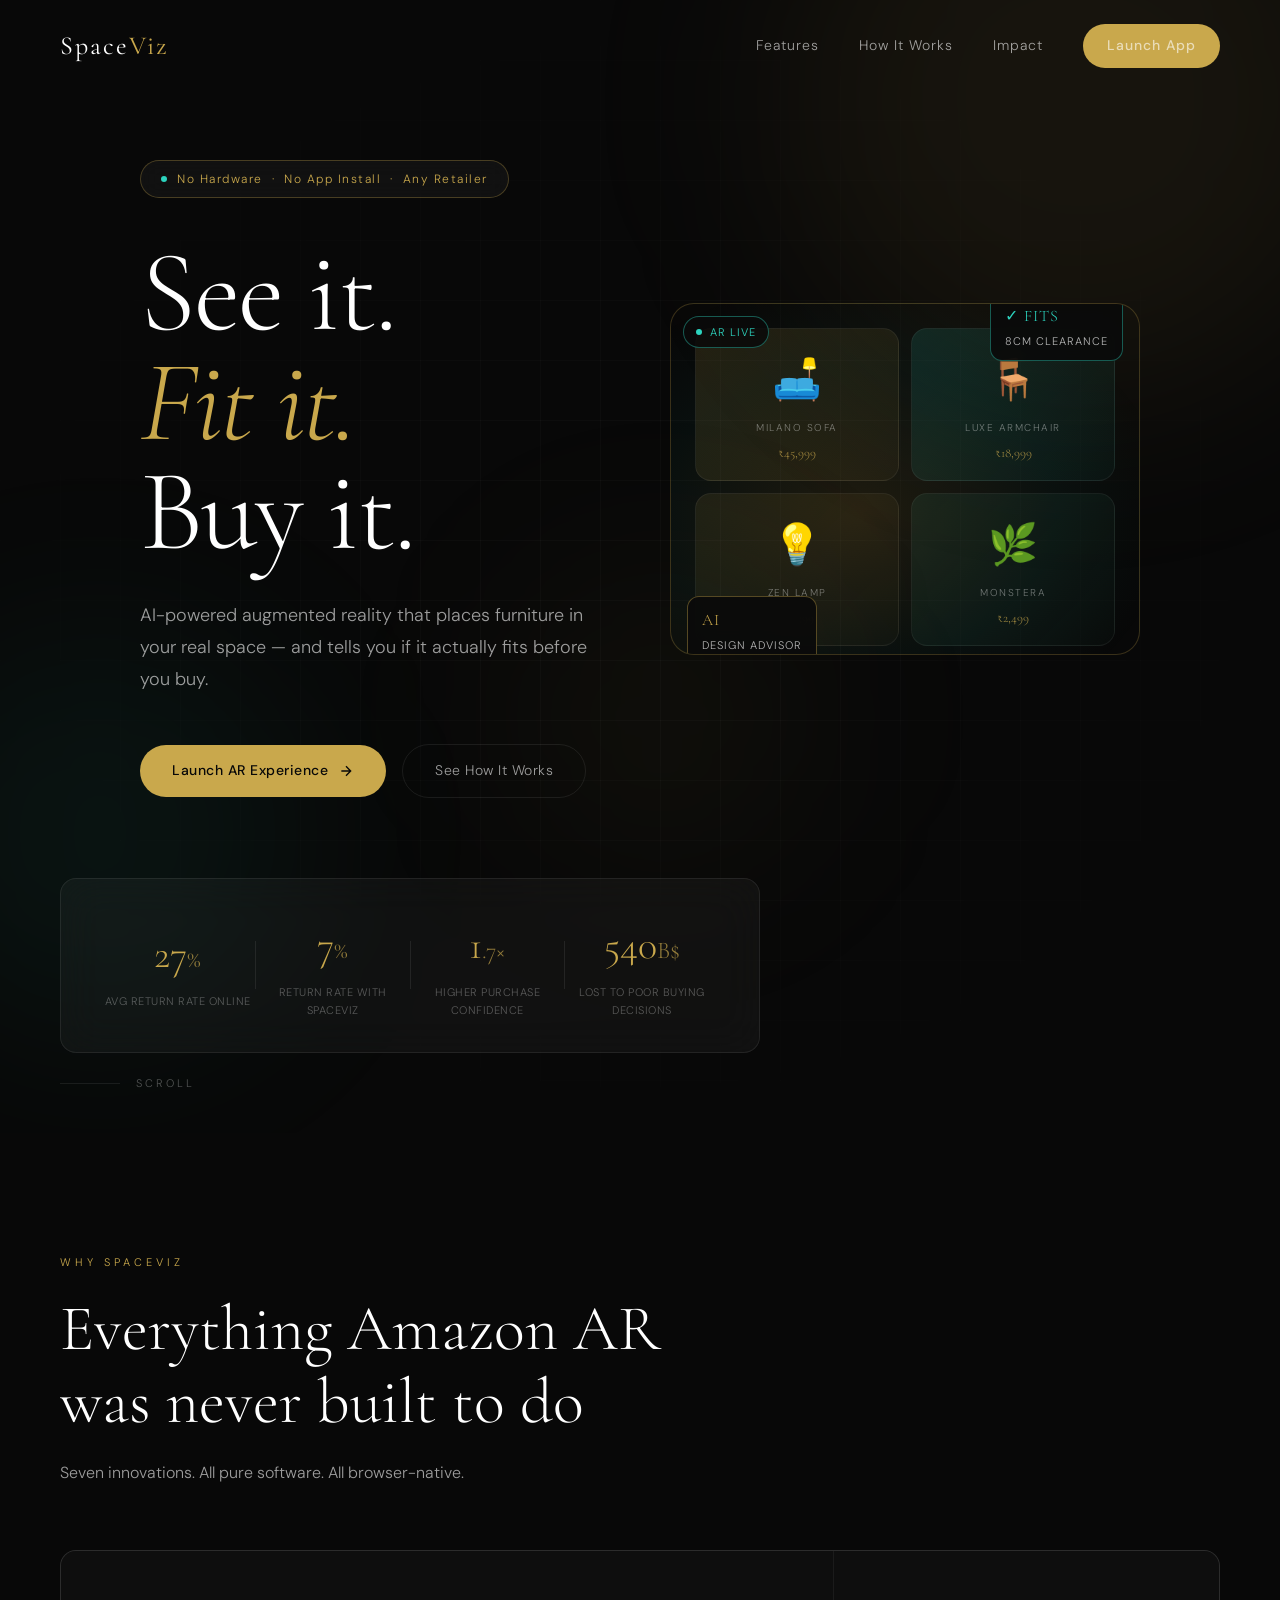
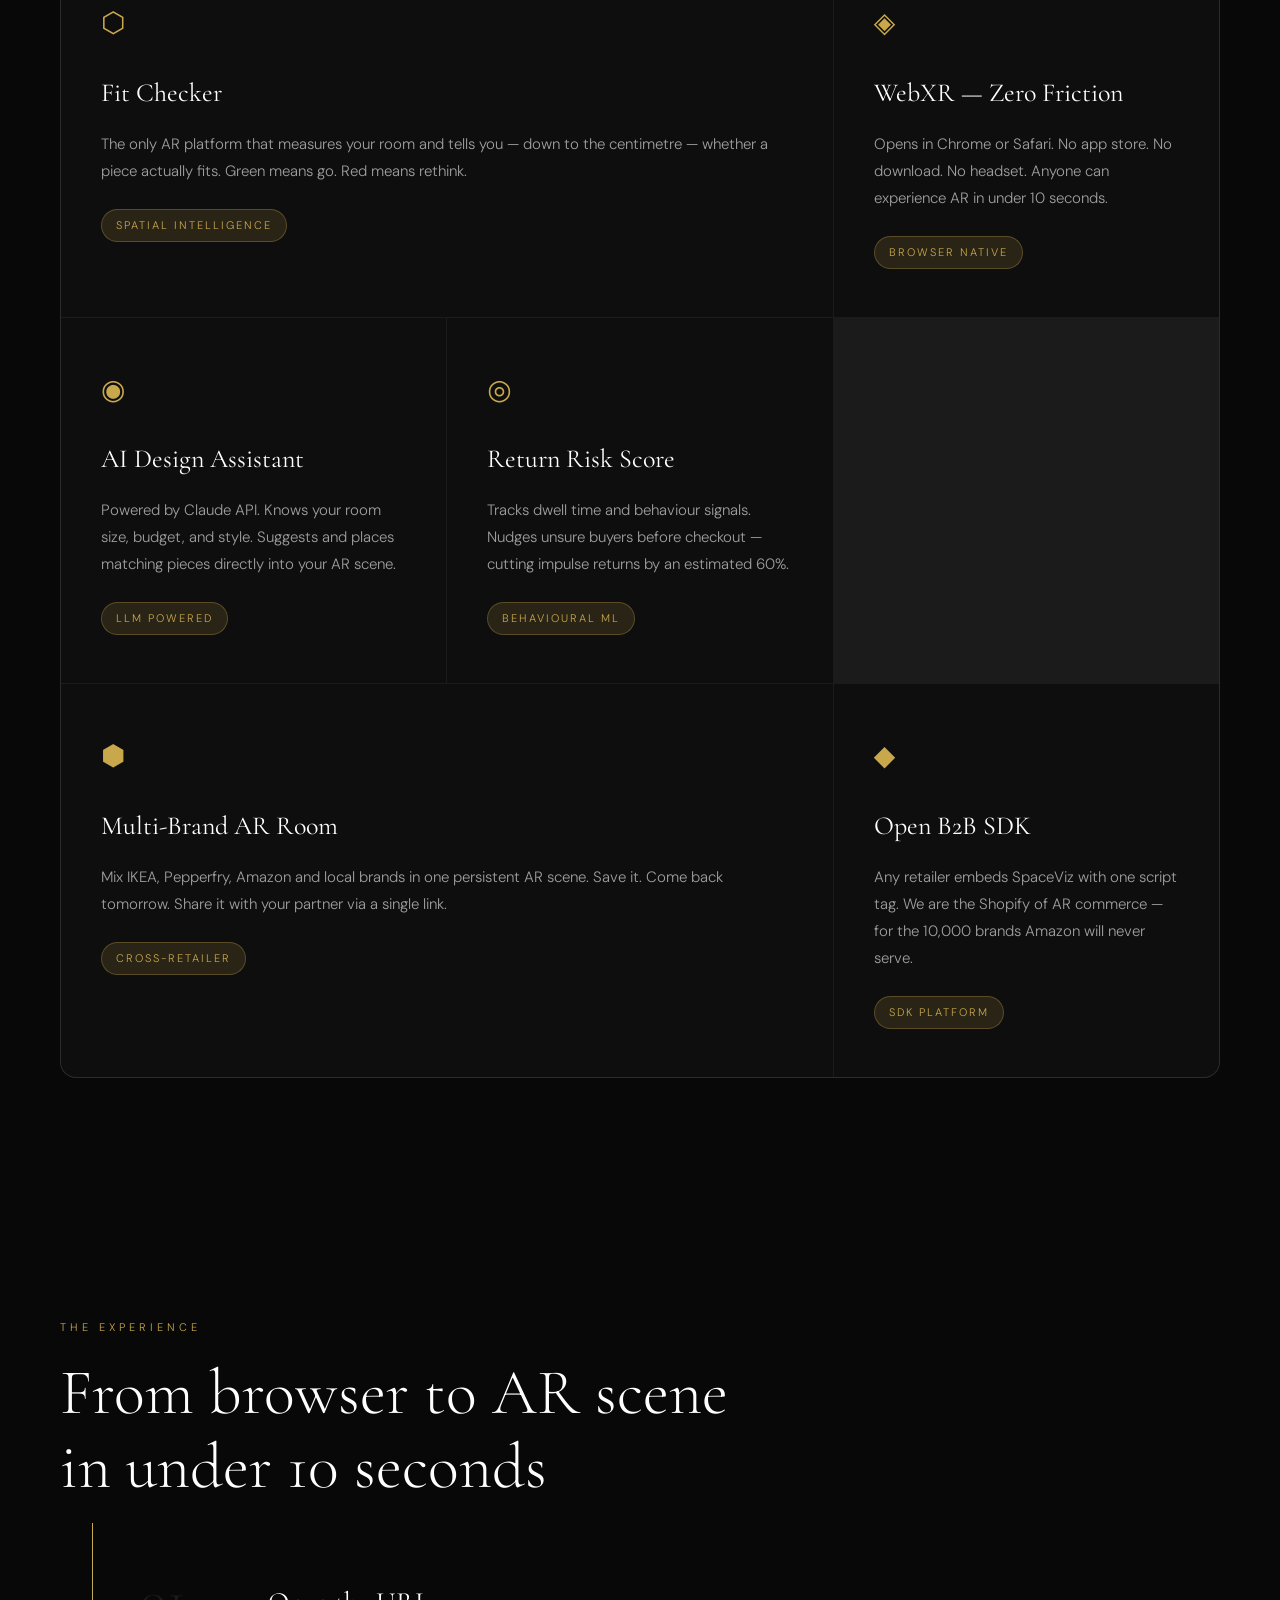
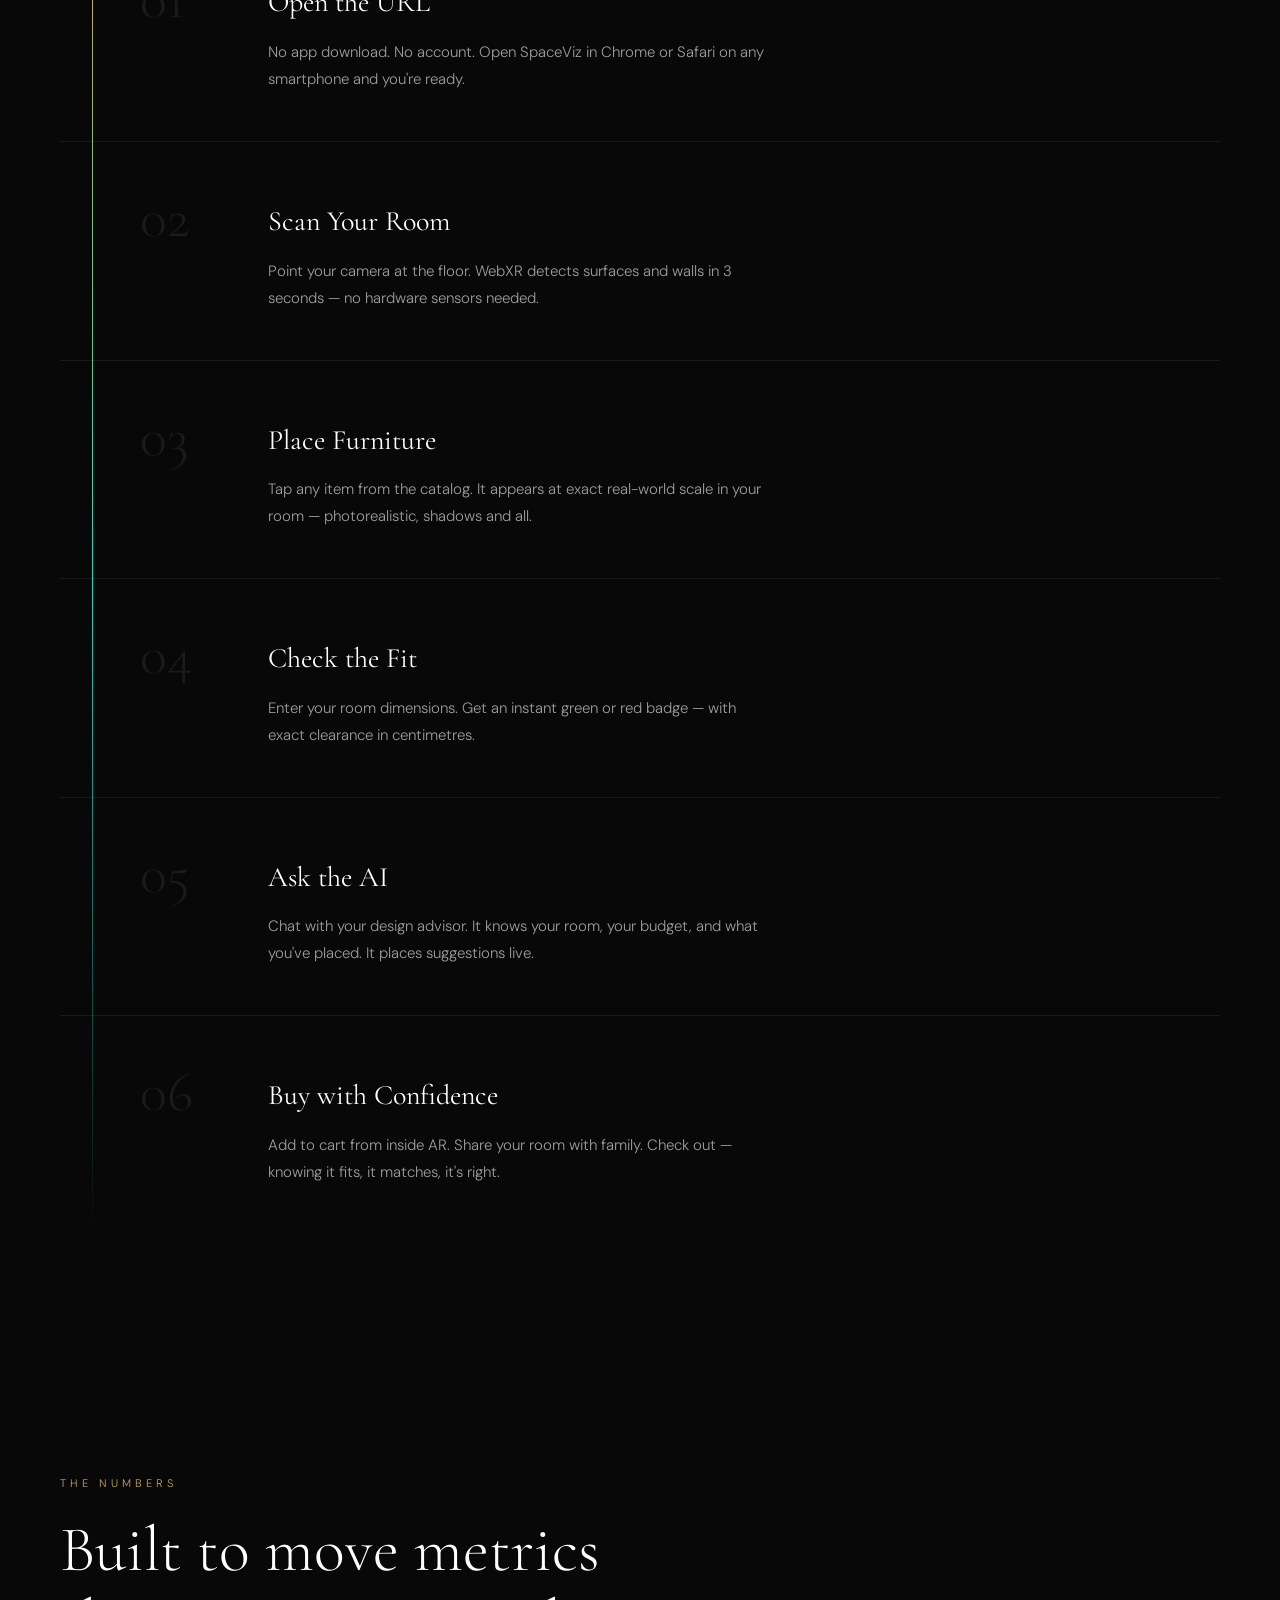
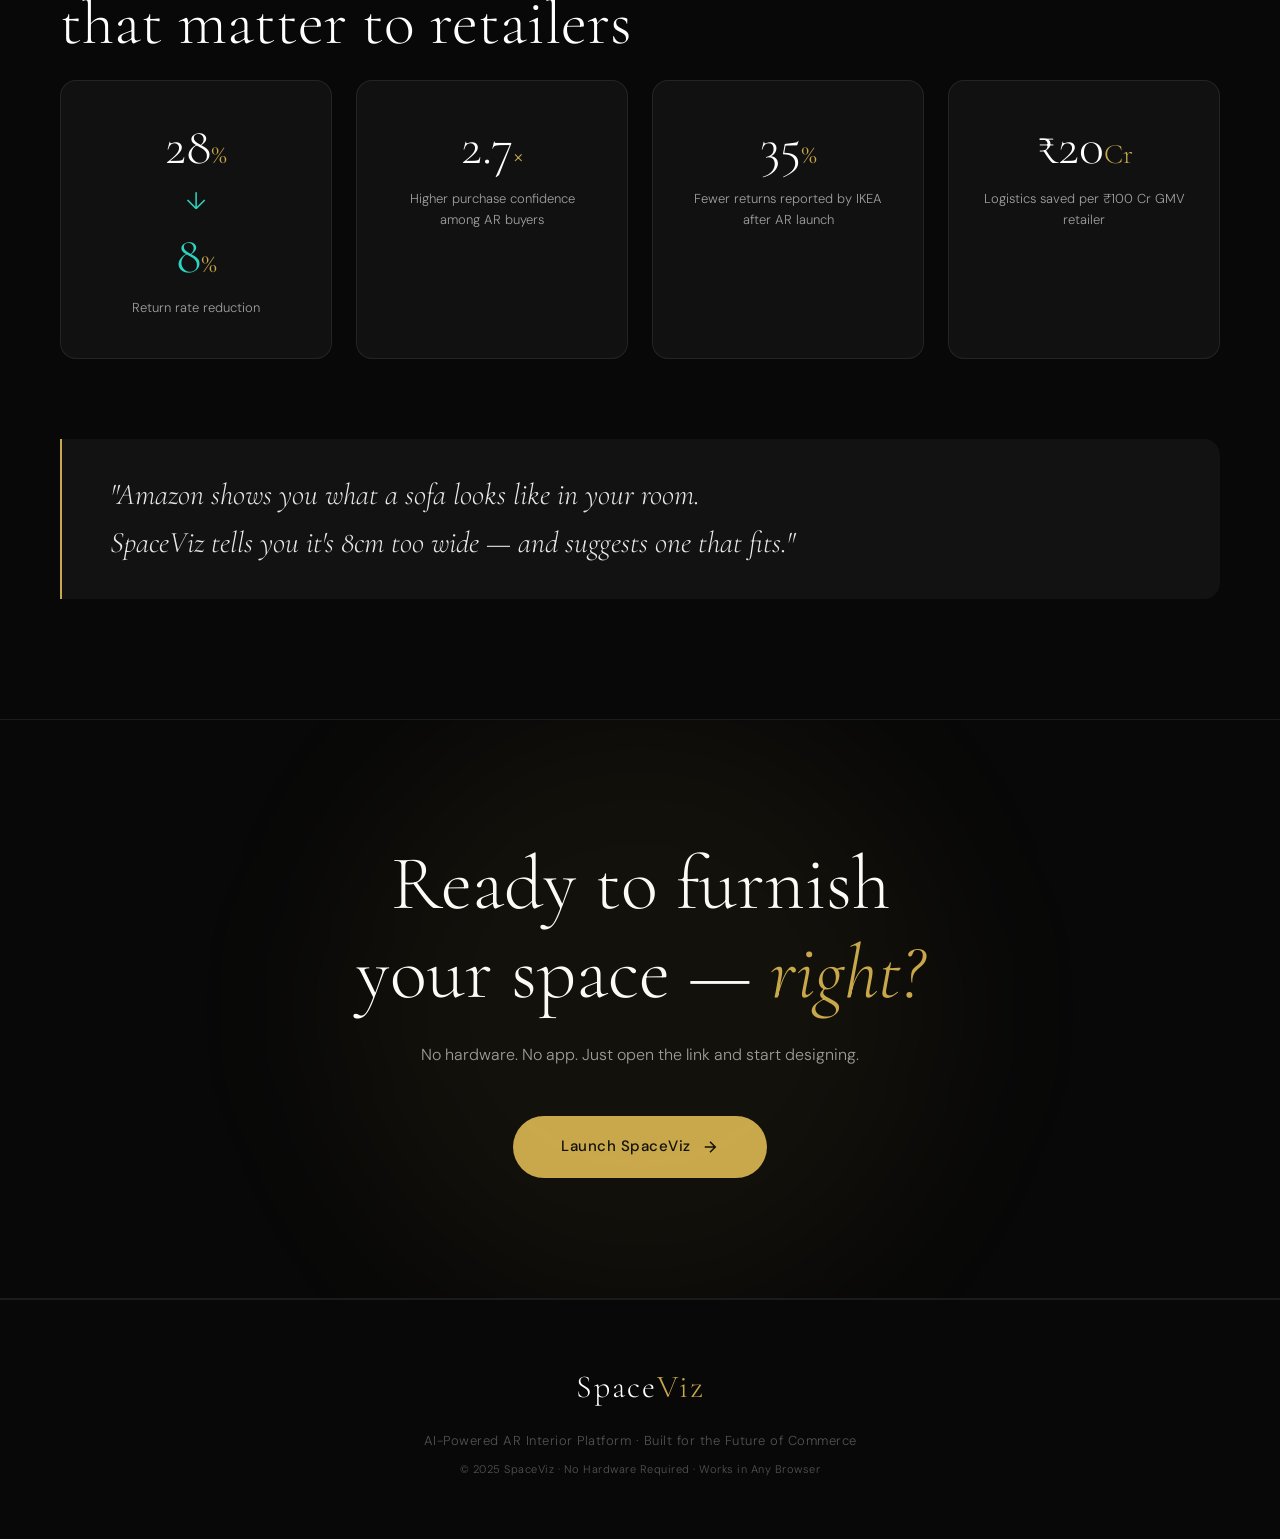
==== commit 6642f40c: "polish: hero two-column layout with furniture preview" ====
--- a/index.html
+++ b/index.html
@@ -8,169 +8,6 @@
   <link rel="preconnect" href="https://fonts.gstatic.com" crossorigin>
   <link href="https://fonts.googleapis.com/css2?family=Cormorant+Garamond:ital,wght@0,300;0,400;0,600;1,300;1,400&family=DM+Sans:wght@300;400;500&display=swap" rel="stylesheet">
   <link rel="stylesheet" href="style.css"/>
-  <style>
-    /* ── HERO TWO-COLUMN ── */
-    #hero {
-      display: grid;
-      grid-template-rows: auto auto auto;
-      min-height: 100vh;
-      position: relative;
-      padding-top: 100px;
-    }
-
-    .hero-inner {
-      display: grid;
-      grid-template-columns: 1fr 1fr;
-      gap: 60px;
-      align-items: center;
-      max-width: 1300px;
-      margin: 0 auto;
-      padding: 60px 80px;
-      width: 100%;
-    }
-
-    .hero-left { display: flex; flex-direction: column; gap: 32px; }
-
-    .hero-right {
-      position: relative;
-      display: flex;
-      align-items: center;
-      justify-content: center;
-    }
-
-    .hero-room-preview {
-      width: 100%;
-      aspect-ratio: 4/3;
-      border-radius: 24px;
-      border: 1px solid rgba(201,168,76,0.25);
-      background: radial-gradient(ellipse at 40% 60%, rgba(201,168,76,0.12) 0%, rgba(45,212,191,0.04) 50%, transparent 80%);
-      display: flex;
-      align-items: center;
-      justify-content: center;
-      position: relative;
-      overflow: hidden;
-    }
-
-    .hero-room-preview::before {
-      content: '';
-      position: absolute;
-      bottom: 0; left: 0; right: 0;
-      height: 40%;
-      background: linear-gradient(to top, rgba(201,168,76,0.08), transparent);
-    }
-
-    .hero-furniture-display {
-      display: grid;
-      grid-template-columns: 1fr 1fr;
-      grid-template-rows: 1fr 1fr;
-      gap: 16px;
-      padding: 32px;
-      width: 100%;
-      height: 100%;
-    }
-
-    .hero-furniture-item {
-      border-radius: 16px;
-      display: flex;
-      flex-direction: column;
-      align-items: center;
-      justify-content: center;
-      gap: 8px;
-      border: 1px solid rgba(255,255,255,0.06);
-      padding: 20px;
-      transition: all 0.3s ease;
-      position: relative;
-      overflow: hidden;
-    }
-
-    .hero-furniture-item:hover {
-      border-color: rgba(201,168,76,0.3);
-      transform: translateY(-4px);
-    }
-
-    .hero-furniture-item:nth-child(1) { background: linear-gradient(135deg, rgba(201,168,76,0.15), rgba(201,168,76,0.05)); }
-    .hero-furniture-item:nth-child(2) { background: linear-gradient(135deg, rgba(45,212,191,0.12), rgba(45,212,191,0.04)); }
-    .hero-furniture-item:nth-child(3) { background: linear-gradient(135deg, rgba(139,94,60,0.15), rgba(139,94,60,0.05)); }
-    .hero-furniture-item:nth-child(4) { background: linear-gradient(135deg, rgba(74,111,165,0.15), rgba(74,111,165,0.05)); }
-
-    .hero-furniture-emoji { font-size: 48px; line-height: 1; }
-    .hero-furniture-name { font-size: 11px; letter-spacing: 1.5px; text-transform: uppercase; color: rgba(255,255,255,0.4); }
-    .hero-furniture-price { font-size: 13px; color: rgba(201,168,76,0.8); font-family: 'Cormorant Garamond', serif; }
-
-    .hero-floating-badge {
-      position: absolute;
-      background: rgba(10,10,10,0.92);
-      border: 1px solid rgba(201,168,76,0.3);
-      border-radius: 12px;
-      padding: 10px 14px;
-      font-size: 11px;
-      letter-spacing: 1px;
-      text-transform: uppercase;
-      color: rgba(255,255,255,0.7);
-      backdrop-filter: blur(12px);
-      z-index: 10;
-      white-space: nowrap;
-    }
-
-    .hero-floating-badge .badge-val {
-      display: block;
-      font-size: 18px;
-      font-family: 'Cormorant Garamond', serif;
-      color: #2DD4BF;
-      margin-bottom: 2px;
-    }
-
-    .badge-top-right { top: -16px; right: 20px; }
-    .badge-bottom-left { bottom: -16px; left: 20px; }
-
-    .hero-ar-indicator {
-      position: absolute;
-      top: 16px;
-      left: 16px;
-      display: flex;
-      align-items: center;
-      gap: 8px;
-      background: rgba(10,10,10,0.8);
-      border: 1px solid rgba(45,212,191,0.3);
-      border-radius: 20px;
-      padding: 6px 12px;
-      font-size: 11px;
-      letter-spacing: 1px;
-      text-transform: uppercase;
-      color: #2DD4BF;
-      backdrop-filter: blur(8px);
-    }
-
-    .ar-dot {
-      width: 6px;
-      height: 6px;
-      border-radius: 50%;
-      background: #2DD4BF;
-      animation: pulse 2s ease-in-out infinite;
-    }
-
-    /* ── FIX GAPS ── */
-    #how { padding-bottom: 60px; }
-    #impact { padding-top: 80px; }
-
-    /* ── FEATURE CARDS ── */
-    .feature-card {
-      transition: transform 0.3s ease, border-color 0.3s ease !important;
-    }
-    .feature-card:hover {
-      transform: translateY(-4px) !important;
-      border-color: rgba(201,168,76,0.25) !important;
-    }
-
-    /* ── STEPS COMPACT ── */
-    .steps-wrap { padding-bottom: 0; }
-
-    /* ── MOBILE ── */
-    @media (max-width: 900px) {
-      .hero-inner { grid-template-columns: 1fr; padding: 40px 24px; }
-      .hero-right { display: none; }
-    }
-  </style>
 </head>
 <body>
 
@@ -212,9 +49,8 @@
     <div class="hero-orb orb3"></div>
     <div class="hero-grid"></div>
 
-    <div class="hero-inner">
-      <!-- LEFT -->
-      <div class="hero-left">
+    <div class="hero-content" style="display:grid;grid-template-columns:1fr 1fr;gap:60px;align-items:center;max-width:1300px;margin:0 auto;padding:0 80px;width:100%;">
+      <div>
         <div class="hero-badge">
           <span class="badge-dot"></span>
           No Hardware &nbsp;·&nbsp; No App Install &nbsp;·&nbsp; Any Retailer
@@ -237,43 +73,46 @@
         </div>
       </div>
 
-      <!-- RIGHT — Room Preview -->
-      <div class="hero-right">
-        <div class="hero-room-preview">
-          <div class="hero-ar-indicator">
-            <div class="ar-dot"></div>
+      <!-- RIGHT PANEL -->
+      <div style="position:relative;display:flex;align-items:center;justify-content:center;">
+        <div style="width:100%;aspect-ratio:4/3;border-radius:24px;border:1px solid rgba(201,168,76,0.25);background:radial-gradient(ellipse at 40% 60%, rgba(201,168,76,0.12) 0%, rgba(45,212,191,0.04) 50%, transparent 80%);display:grid;grid-template-columns:1fr 1fr;grid-template-rows:1fr 1fr;gap:12px;padding:24px;position:relative;overflow:hidden;">
+          
+          <div style="position:absolute;top:12px;left:12px;display:flex;align-items:center;gap:8px;background:rgba(10,10,10,0.85);border:1px solid rgba(45,212,191,0.4);border-radius:20px;padding:6px 12px;font-size:11px;letter-spacing:1px;text-transform:uppercase;color:#2DD4BF;z-index:10;">
+            <div style="width:6px;height:6px;border-radius:50%;background:#2DD4BF;animation:pulse 2s ease-in-out infinite;"></div>
             AR Live
           </div>
 
-          <div class="hero-furniture-display">
-            <div class="hero-furniture-item">
-              <div class="hero-furniture-emoji">🛋️</div>
-              <div class="hero-furniture-name">Milano Sofa</div>
-              <div class="hero-furniture-price">₹45,999</div>
-            </div>
-            <div class="hero-furniture-item">
-              <div class="hero-furniture-emoji">🪑</div>
-              <div class="hero-furniture-name">Luxe Armchair</div>
-              <div class="hero-furniture-price">₹18,999</div>
-            </div>
-            <div class="hero-furniture-item">
-              <div class="hero-furniture-emoji">💡</div>
-              <div class="hero-furniture-name">Zen Floor Lamp</div>
-              <div class="hero-furniture-price">₹6,999</div>
-            </div>
-            <div class="hero-furniture-item">
-              <div class="hero-furniture-emoji">🌿</div>
-              <div class="hero-furniture-name">Monstera Plant</div>
-              <div class="hero-furniture-price">₹2,499</div>
-            </div>
-          </div>
-
-          <div class="hero-floating-badge badge-top-right">
-            <span class="badge-val">✓ Fits</span>
+          <div style="background:linear-gradient(135deg,rgba(201,168,76,0.15),rgba(201,168,76,0.05));border-radius:16px;display:flex;flex-direction:column;align-items:center;justify-content:center;gap:6px;border:1px solid rgba(255,255,255,0.06);padding:16px;">
+            <div style="font-size:40px;">🛋️</div>
+            <div style="font-size:10px;letter-spacing:1.5px;text-transform:uppercase;color:rgba(255,255,255,0.4);">Milano Sofa</div>
+            <div style="font-size:13px;color:rgba(201,168,76,0.8);font-family:'Cormorant Garamond',serif;">₹45,999</div>
+          </div>
+
+          <div style="background:linear-gradient(135deg,rgba(45,212,191,0.12),rgba(45,212,191,0.04));border-radius:16px;display:flex;flex-direction:column;align-items:center;justify-content:center;gap:6px;border:1px solid rgba(255,255,255,0.06);padding:16px;">
+            <div style="font-size:40px;">🪑</div>
+            <div style="font-size:10px;letter-spacing:1.5px;text-transform:uppercase;color:rgba(255,255,255,0.4);">Luxe Armchair</div>
+            <div style="font-size:13px;color:rgba(201,168,76,0.8);font-family:'Cormorant Garamond',serif;">₹18,999</div>
+          </div>
+
+          <div style="background:linear-gradient(135deg,rgba(201,168,76,0.1),rgba(201,168,76,0.03));border-radius:16px;display:flex;flex-direction:column;align-items:center;justify-content:center;gap:6px;border:1px solid rgba(255,255,255,0.06);padding:16px;">
+            <div style="font-size:40px;">💡</div>
+            <div style="font-size:10px;letter-spacing:1.5px;text-transform:uppercase;color:rgba(255,255,255,0.4);">Zen Lamp</div>
+            <div style="font-size:13px;color:rgba(201,168,76,0.8);font-family:'Cormorant Garamond',serif;">₹6,999</div>
+          </div>
+
+          <div style="background:linear-gradient(135deg,rgba(45,100,79,0.2),rgba(45,100,79,0.05));border-radius:16px;display:flex;flex-direction:column;align-items:center;justify-content:center;gap:6px;border:1px solid rgba(255,255,255,0.06);padding:16px;">
+            <div style="font-size:40px;">🌿</div>
+            <div style="font-size:10px;letter-spacing:1.5px;text-transform:uppercase;color:rgba(255,255,255,0.4);">Monstera</div>
+            <div style="font-size:13px;color:rgba(201,168,76,0.8);font-family:'Cormorant Garamond',serif;">₹2,499</div>
+          </div>
+
+          <div style="position:absolute;top:-12px;right:16px;background:rgba(10,10,10,0.92);border:1px solid rgba(45,212,191,0.4);border-radius:12px;padding:10px 14px;font-size:11px;letter-spacing:1px;text-transform:uppercase;color:rgba(255,255,255,0.7);backdrop-filter:blur(12px);">
+            <span style="display:block;font-size:16px;font-family:'Cormorant Garamond',serif;color:#2DD4BF;margin-bottom:2px;">✓ Fits</span>
             8cm clearance
           </div>
-          <div class="hero-floating-badge badge-bottom-left">
-            <span class="badge-val" style="color: var(--gold);">AI</span>
+
+          <div style="position:absolute;bottom:-12px;left:16px;background:rgba(10,10,10,0.92);border:1px solid rgba(201,168,76,0.4);border-radius:12px;padding:10px 14px;font-size:11px;letter-spacing:1px;text-transform:uppercase;color:rgba(255,255,255,0.7);backdrop-filter:blur(12px);">
+            <span style="display:block;font-size:16px;font-family:'Cormorant Garamond',serif;color:#C9A84C;margin-bottom:2px;">AI</span>
             Design Advisor
           </div>
         </div>
@@ -315,6 +154,7 @@
     <p class="section-sub">Seven innovations. All pure software. All browser-native.</p>
 
     <div class="features-grid">
+
       <div class="feature-card large">
         <div class="feature-icon">⬡</div>
         <h3>Fit Checker</h3>
@@ -343,13 +183,6 @@
         <div class="feature-tag">Behavioural ML</div>
       </div>
 
-      <div class="feature-card">
-        <div class="feature-icon">📸</div>
-        <h3>Image → 3D Model</h3>
-        <p>Photograph any furniture from a magazine or store. Our AI converts it to a 3D model in seconds — then place it in your room via AR.</p>
-        <div class="feature-tag">Generative AI</div>
-      </div>
-
       <div class="feature-card large">
         <div class="feature-icon">⬢</div>
         <h3>Multi-Brand AR Room</h3>
@@ -363,6 +196,7 @@
         <p>Any retailer embeds SpaceViz with one script tag. We are the Shopify of AR commerce — for the 10,000 brands Amazon will never serve.</p>
         <div class="feature-tag">SDK Platform</div>
       </div>
+
     </div>
   </section>
 
@@ -479,21 +313,30 @@
 
   <script src="style.js"></script>
   <script>
+    // Loader
     window.addEventListener('load', () => {
       setTimeout(() => {
         document.getElementById('loader').classList.add('hidden');
       }, 2000);
     });
 
+    // Navbar scroll effect
     window.addEventListener('scroll', () => {
       const nav = document.getElementById('navbar');
       nav.classList.toggle('scrolled', window.scrollY > 50);
     });
 
+    // Mobile menu
     function toggleMenu() {
       document.getElementById('mobile-menu').classList.toggle('open');
     }
 
+    // Smooth scroll
+    function scrollToSection(id) {
+      document.getElementById(id).scrollIntoView({ behavior: 'smooth' });
+    }
+
+    // Animated counters
     function animateCounters() {
       document.querySelectorAll('.stat-num').forEach(el => {
         const target = parseInt(el.dataset.target);
@@ -510,6 +353,7 @@
       });
     }
 
+    // Intersection observer for animations
     const observer = new IntersectionObserver((entries) => {
       entries.forEach(entry => {
         if (entry.isIntersecting) {
@@ -523,6 +367,7 @@
       observer.observe(el);
     });
 
+    // Trigger hero counter on load
     setTimeout(animateCounters, 2200);
   </script>
 
